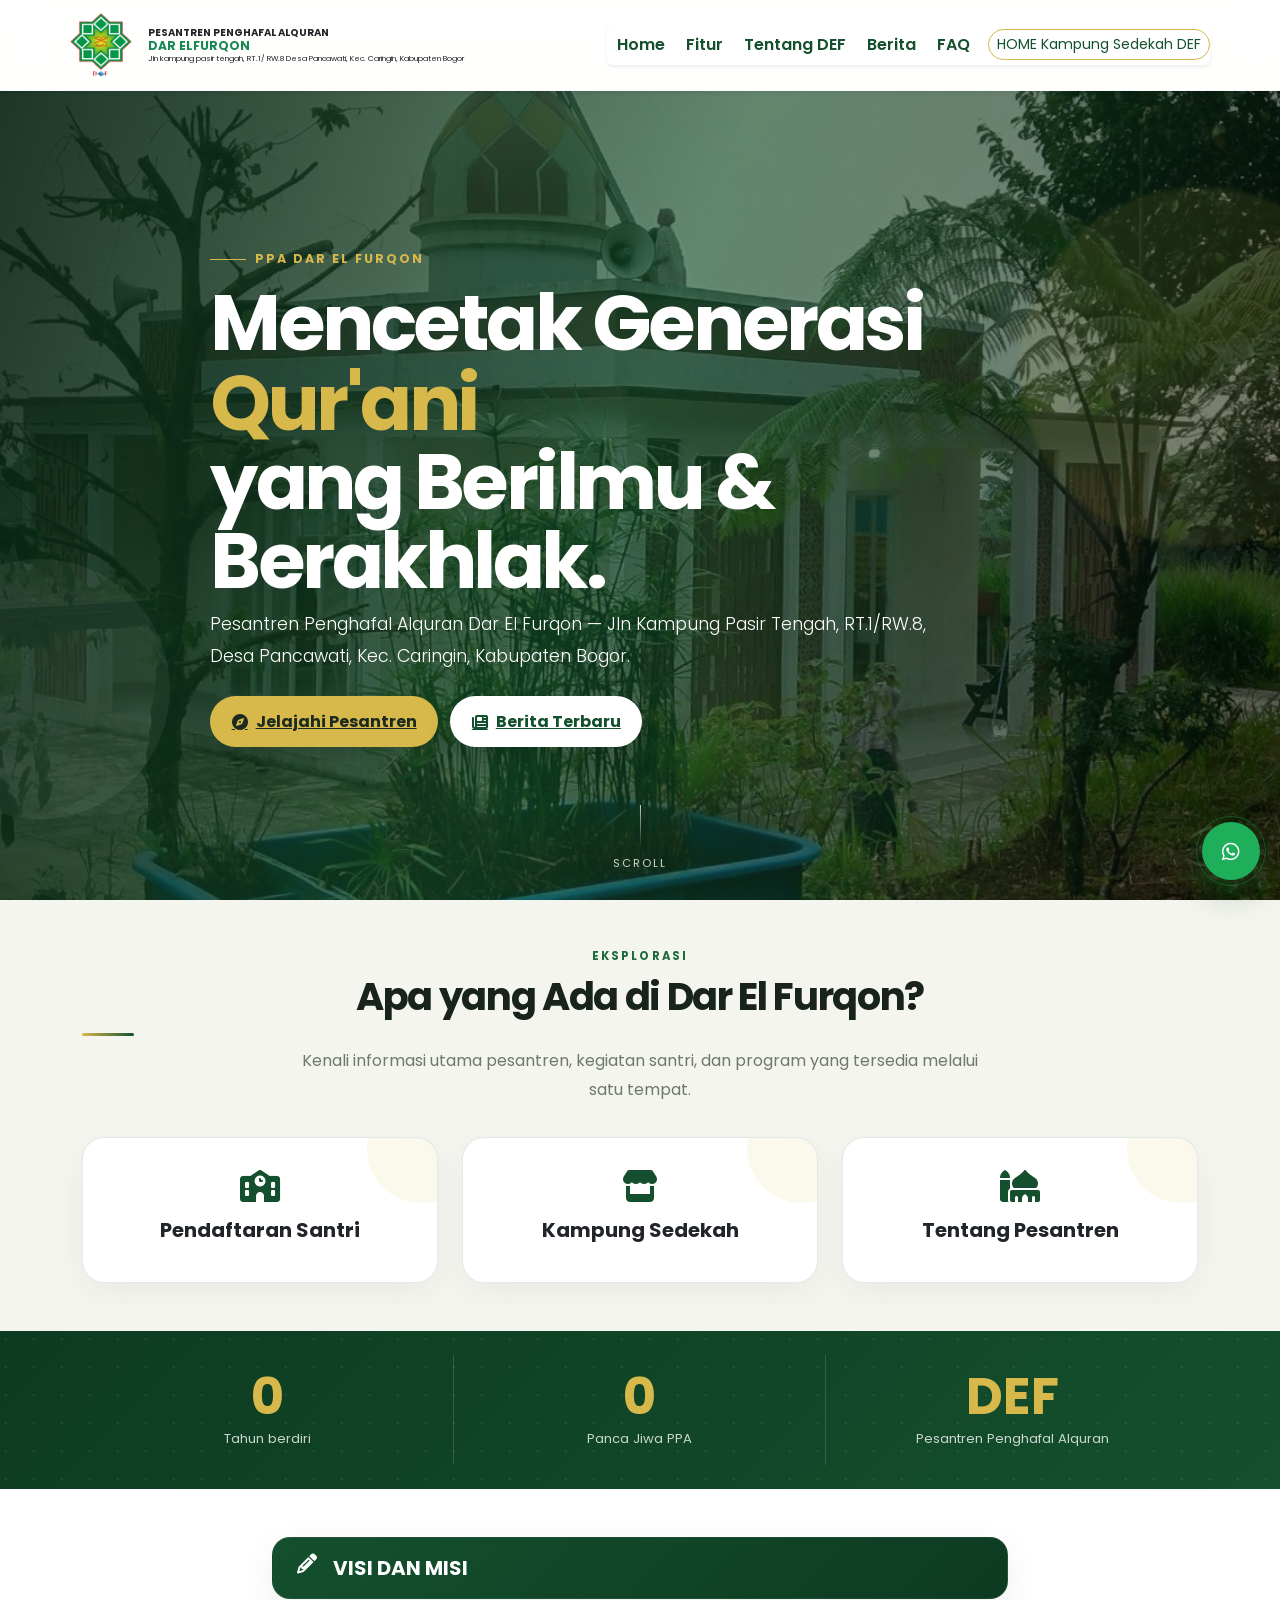
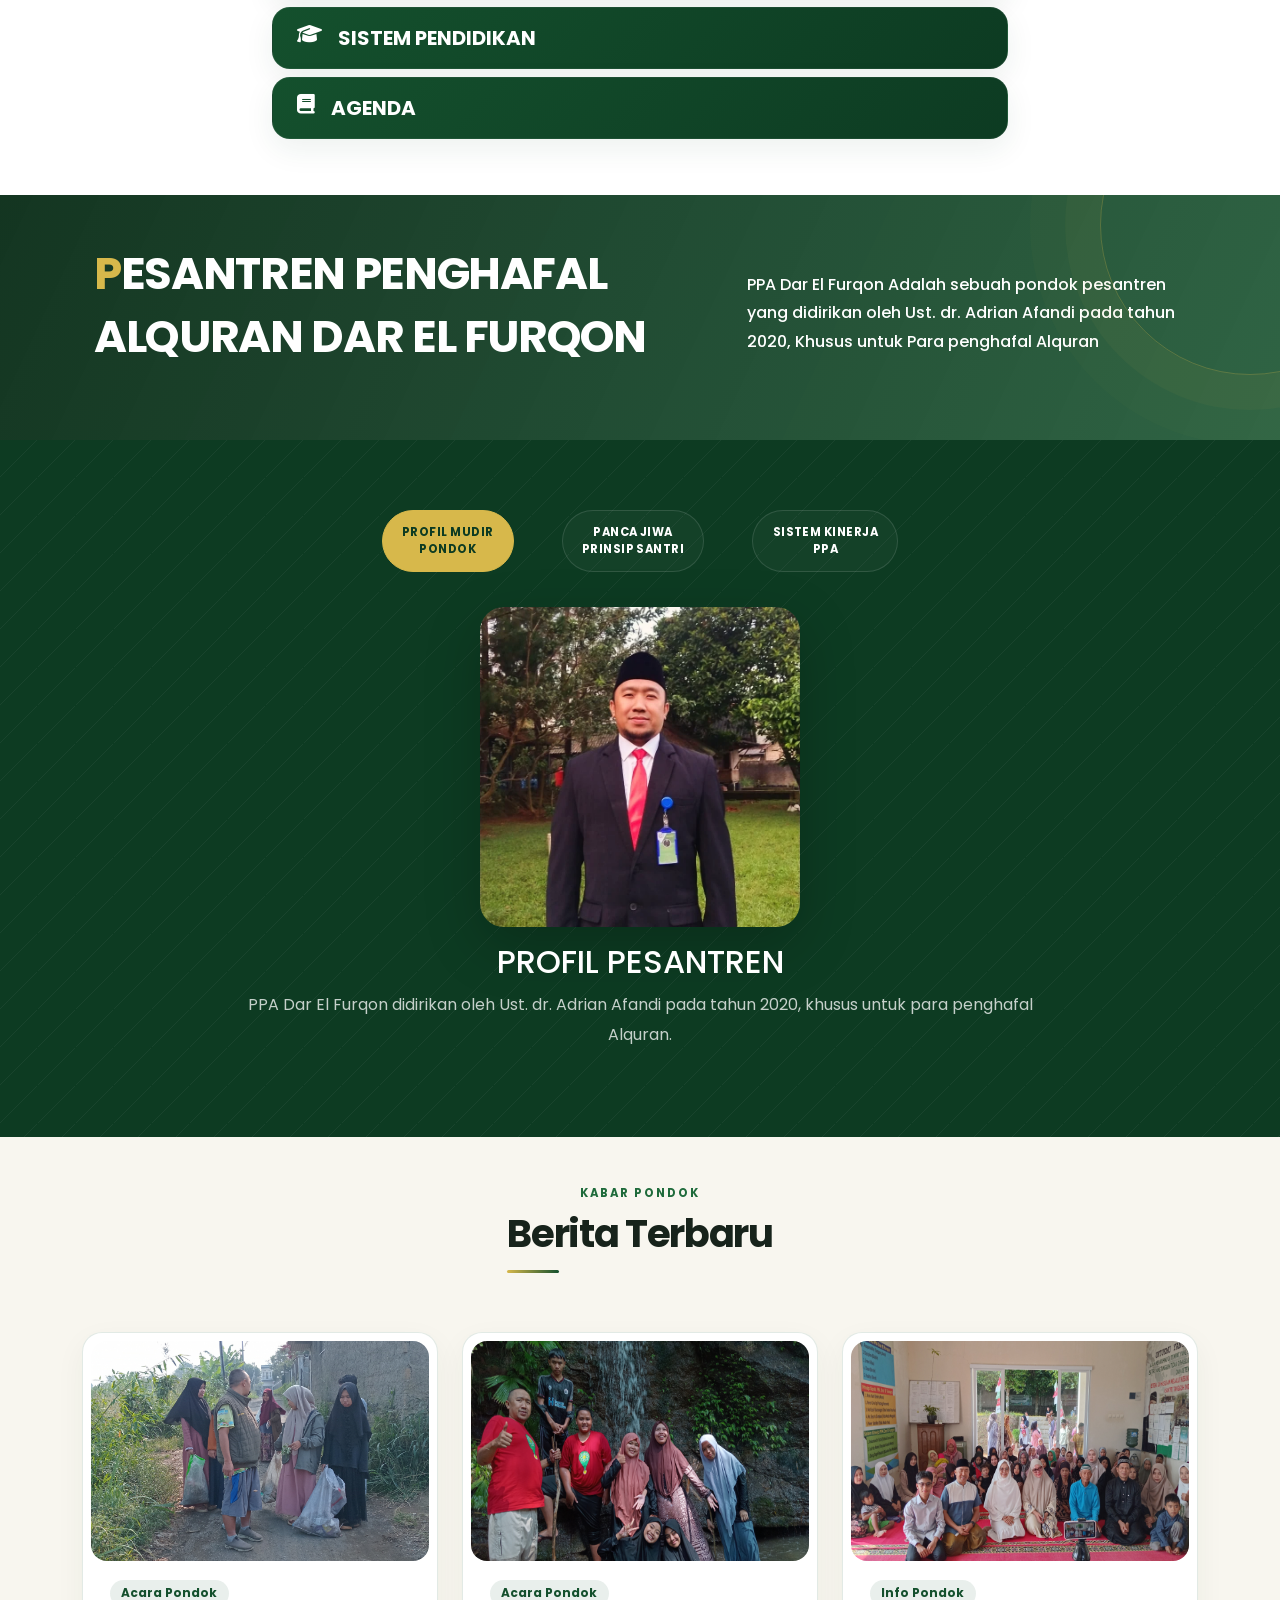
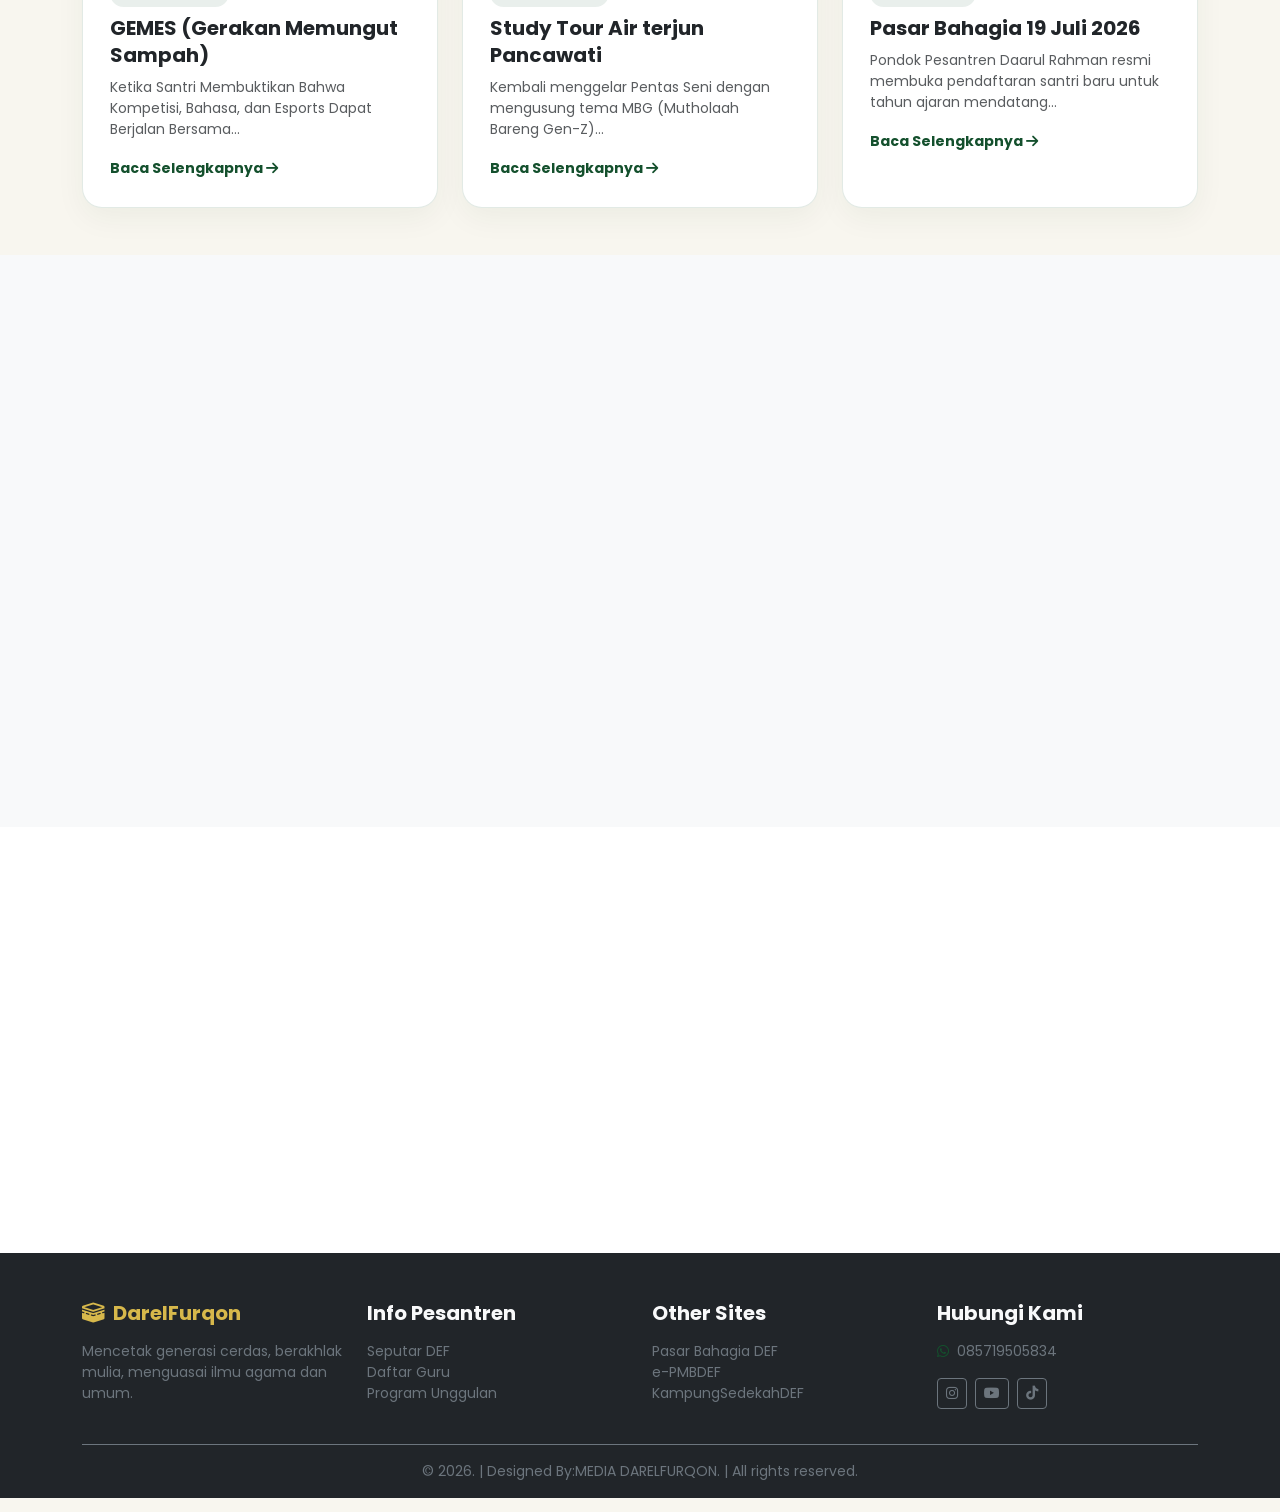
==== index.html @ 0ddaae84 "Add files via upload" ====
<!DOCTYPE html>
<html lang="id">
<head>
    <meta charset="UTF-8">
    <meta name="viewport" content="width=device-width, initial-scale=1.0">
    <title>ppa-darelfurqon.id</title>
    <!-- Bootstrap 5 CSS -->
    <link href="https://cdn.jsdelivr.net/npm/bootstrap@5.3.0/dist/css/bootstrap.min.css" rel="stylesheet">
    <!-- Swiper CSS untuk Efek Slider Prestasi -->
    <link rel="stylesheet" href="https://cdn.jsdelivr.net/npm/swiper@10/swiper-bundle.min.css" />
    <!-- Font Awesome (Icons) -->
    <link rel="stylesheet" href="https://cdnjs.cloudflare.com/ajax/libs/font-awesome/6.4.0/css/all.min.css">
    <!-- Google Fonts -->
    <link href="https://fonts.googleapis.com/css2?family=Poppins:wght@300;400;600;700&display=swap" rel="stylesheet">
    <link rel="stylesheet" href="style2.css">
</head>
<body>
    <div id="scrollProgress" aria-hidden="true"></div>
    <div id="cursorGlow" aria-hidden="true"></div>

    <!-- Animasi Loading (Preloader) -->
    <div id="preloader">
        <div class="loader-content text-center">
            <i class="fas fa-kaaba fs-1 text-gold mb-3 loader-icon"></i>
            <h5 class="fw-bold text-lime">DarelFurqon..</h5>
        </div>
    </div>

    <!-- Navbar -->
    <nav class="navbar navbar-expand-lg navbar-light bg-white fixed-top shadow-sm py-2" id="mainNavbar">
        <div class="container px-3 px-md-0">
            <a class="navbar-brand d-flex align-items-center" href="#">
                <img src="logo.jpg" alt="Logo DR" class="me-2 me-md-3 brand-logo">
                <div class="d-flex flex-column justify-content-center brand-text-container">
                    <span class="text-success mb-0 fw-bold" style="font-family: serif;"></span>
                    <span class="text-dark fw-bold" style="line-height: 1.2;">PESANTREN PENGHAFAL ALQURAN</span>
                    <span class="text-success fw-bold text-wrap" style="line-height: 1.2;"> DAR ELFURQON</span>
                    <span class="text-dark alamat-text" style="line-height: 1.2;">Jln kampung pasir tengah, RT.1/  RW.8 Desa Pancawati, Kec. Caringin, Kabupaten Bogor</span>
                </div>
            </a>
            
            <button class="navbar-toggler border-0 px-1" type="button" data-bs-toggle="collapse" data-bs-target="#navbarNav">
                <span class="navbar-toggler-icon"></span>
            </button>
            
            <div class="collapse navbar-collapse" id="navbarNav">
                <ul class="navbar-nav ms-auto fw-semibold mt-3 mt-lg-0 bg-white p-3 p-lg-0 rounded shadow-sm shadow-lg-none">
                    <li class="nav-item"><a class="nav-link text-lime" href="#heroCarousel">Home</a></li>
                    <li class="nav-item"><a class="nav-link text-lime" href="#fitur">Fitur</a></li>
                    <li class="nav-item"><a class="nav-link text-lime" href="#tentang">Tentang DEF</a></li>
                    <li class="nav-item"><a class="nav-link text-lime" href="#berita">Berita</a></li>
                    <li class="nav-item"><a class="nav-link text-lime" href="#faq">FAQ</a></li>
                    <li class="nav-item"><a class="btn btn-outline-custom ms-lg-2 rounded-pill btn-sm mt-2 mt-lg-1" href="home.html">HOME Kampung Sedekah DEF</a></li>
                </ul>
            </div>
        </div>
    </nav>

    <!-- HERO / PPA DAR EL FURQON -->
<header id="heroCarousel" class="carousel slide position-relative overflow-hidden">
  <div class="carousel-inner">
    <div class="carousel-item active hero-bg">
      <div class="carousel-caption hero-caption h-100 px-3 px-md-5">
        <div class="container">
          <div class="hero-eyebrow">PPA Dar El Furqon</div>
          <h1 class="hero-title fw-bold text-white text-shadow mt-3">Mencetak Generasi <span class="accent">Qur'ani</span><br class="d-none d-md-block"> yang Berilmu & Berakhlak.</h1>
          <p class="hero-subtitle lead text-white text-shadow mb-4">Pesantren Penghafal Alquran Dar El Furqon — Jln Kampung Pasir Tengah, RT.1/RW.8, Desa Pancawati, Kec. Caringin, Kabupaten Bogor.</p>
          <div class="hero-actions">
            <a href="#tentang" class="btn-premium btn-gold"><i class="fas fa-compass"></i> Jelajahi Pesantren</a>
            <a href="berita.html" class="btn-premium btn-white"><i class="fas fa-newspaper"></i> Berita Terbaru</a>
          </div>
        </div>
      </div>
      <a href="#fitur" class="hero-scroll" aria-label="Scroll ke konten"><span></span>Scroll</a>
    </div>
  </div>
  <div class="cloud-wrapper"><div class="cloud cloud1"></div><div class="cloud cloud2"></div></div>
</header>

    <!-- Fitur Website -->
    <section id="fitur" class="py-5 bg-light px-3 px-md-0">
        <div class="container text-center reveal-text">
            <div class="section-kicker">Eksplorasi</div><h2 class="section-title">Apa yang Ada di Dar El Furqon?</h2><p class="section-intro mx-auto mb-0">Kenali informasi utama pesantren, kegiatan santri, dan program yang tersedia melalui satu tempat.</p>
            <div class="row g-4 mt-2">
                <div class="col-md-4 col-sm-12">
                    <div class="card border-0 shadow-sm feature-card tilt-card h-100 py-4 custom-mobile-spacing">
                        <i class="fas fa-school fs-1 text-lime mb-3"></i>
                        <h5 class="fw-bold">Pendaftaran Santri</h5>
                    </div>
                </div>
                <div class="col-md-4 col-sm-12">
                    <div class="card border-0 shadow-sm feature-card tilt-card h-100 py-4 custom-mobile-spacing">
                        <i class="fas fa-store fs-1 text-lime mb-3"></i>
                        <h5 class="fw-bold">Kampung Sedekah</h5>
                    </div>
                </div>
                <div class="col-md-4 col-sm-12">
                    <div class="card border-0 shadow-sm feature-card tilt-card h-100 py-4 custom-mobile-spacing">
                        <i class="fas fa-mosque fs-1 text-lime mb-3"></i>
                        <h5 class="fw-bold">Tentang Pesantren</h5>                        
                    </div>
                </div>
            </div>
        </div>
    </section>

    <!-- STATISTIK / HIGHLIGHTS -->
    <section class="stats-band py-4">
      <div class="container">
        <div class="row g-0 text-center align-items-stretch">
          <div class="col-6 col-md-4 stat-item"><div class="stat-number" data-count="2020">0</div><div class="stat-label">Tahun berdiri</div></div>
          <div class="col-6 col-md-4 stat-item"><div class="stat-number" data-count="5">0</div><div class="stat-label">Panca Jiwa PPA</div></div>
          <div class="col-12 col-md-4 stat-item d-flex flex-column justify-content-center"><div class="stat-number">DEF</div><div class="stat-label">Pesantren Penghafal Alquran</div></div>
        </div>
      </div>
    </section>

    <!-- FITUR HIDE CONTENT (INFORMASI PENTING) -->
    <section class="py-5 bg-white px-3 px-md-0">
        <div class="container" data-reveal>
            <div class="row justify-content-center">
                <div class="col-md-8">
                    <div class="custom-accordion">
                        <div class="custom-accordion-item px-4 py-3 mb-2">
                            <div class="custom-accordion-header" data-bs-toggle="collapse" data-bs-target="#collapseVisi" style="cursor: pointer;">
                                <i class="fas fa-pencil-alt fs-3 mb-2"></i>
                                <h5 class="fw-bold m-0 text-uppercase">Visi Dan Misi</h5>
                            </div>
                            <div id="collapseVisi" class="collapse custom-collapse mt-3" data-bs-parent=".custom-accordion">
                                <p class="mb-3 text-justify">Dar El Furqon memiliki Visi dan misi Menjadikan Alquran dan hadist sebagai wirid harian.</p>
                                <a href="#" class="detail-link fw-bold">DETAIL</a>
                            </div>
                        </div>

                        <div class="custom-accordion-item px-4 py-3 mb-2">
                            <div class="custom-accordion-header" data-bs-toggle="collapse" data-bs-target="#collapseSistem" style="cursor: pointer;">
                                <i class="fas fa-graduation-cap fs-3 mb-2"></i>
                                <h5 class="fw-bold m-0 text-uppercase">Sistem Pendidikan</h5>
                            </div>
                            <div id="collapseSistem" class="collapse custom-collapse mt-3" data-bs-parent=".custom-accordion">
                                <p class="mb-3 text-justify">PPA Dar El Furqon memadukan sistem pendidikan salafi dan modern, yang berkiblat pesantren Lirboyo dan Pesantren modern Gontor.</p>
                                <a href="#" class="detail-link fw-bold">DETAIL</a>
                            </div>
                        </div>

                        <div class="custom-accordion-item px-4 py-3 mb-2">
                            <div class="custom-accordion-header" data-bs-toggle="collapse" data-bs-target="#collapseAgenda" style="cursor: pointer;">
                                <i class="fas fa-book fs-3 mb-2"></i>
                                <h5 class="fw-bold m-0 text-uppercase">Agenda</h5>
                            </div>
                            <div id="collapseAgenda" class="collapse custom-collapse mt-3" data-bs-parent=".custom-accordion">
                                <p class="mb-3 text-justify">Dar El Furqon memiliki beberapa Agenda yang berperan aktif baik dalam internal pondok maupun Sosial masyarakat.</p>
                                <a href="#" class="detail-link fw-bold">DETAIL</a>
                            </div>
                        </div>
                    </div>
                </div>
            </div>
        </div>
    </section>

    <!-- Coming Soon Section -->
    <section id="tentang" class="section coming-soon py-5" data-section="section3">
        <div class="container" data-reveal>
          <div class="row align-items-center">
            <div class="col-md-7 col-12 text-center text-md-start mb-4 mb-md-0">
              <div class="container">
                  <h4 class="text-white fw-bold mb-4" style="font-size: 28px; line-height: 1.4;"> 
                      <em class="fw-bold mb-4"></em> PESANTREN PENGHAFAL ALQURAN DAR EL FURQON
                  </h4>
              </div>
            </div>
            <div class="col-md-5 col-12">
              <div class="right-content">
                <div class="top-content text-center text-md-start">
                  <h6 class="text-white" style="line-height: 1.8;">PPA Dar El Furqon Adalah sebuah pondok pesantren yang didirikan oleh Ust. dr. Adrian Afandi pada tahun 2020, Khusus untuk Para penghafal Alquran</h6>
                </div>
              </div>
            </div>
          </div>
        </div>
    </section>

    <!-- Custom Tabs Profil -->
    <div class="custom-tabs-container reveal-text">
        <div class="container">
            <div class="tab-buttons d-flex flex-wrap justify-content-center gap-2 gap-md-5">
                <button class="tab-btn active" onclick="openTab(event, 'profil')">
                  PROFIL MUDIR<br>PONDOK
                </button>
                <button class="tab-btn" onclick="openTab(event, 'panca-jiwa')">
                  PANCA JIWA<br>PRINSIP SANTRI
                </button>
                <button class="tab-btn" onclick="openTab(event, 'sistem')">
                  SISTEM KINERJA<br>PPA
                </button>
            </div>

            <div id="profil" class="tab-content mt-4" style="display: block;">
                <img src="ustad.png" alt="Profil Mudir" class="img-fluid rounded mb-3" style="max-height: 300px; object-fit: cover;">
                <h2>PROFIL PESANTREN</h2>
                <p>PPA Dar El Furqon didirikan oleh Ust. dr. Adrian Afandi pada tahun 2020, khusus untuk para penghafal Alquran.</p>
            </div>

            <div id="panca-jiwa" class="tab-content mt-4" style="display: none;">
                <img src="link_foto_kegiatan.jpg" alt="Kegiatan Santri" class="img-fluid rounded mb-3" style="max-height: 300px; object-fit: cover;">
                <h2>PANCA JIWA & PRINSIP SANTRI</h2>
                <p> PANCA JIWA PPA DAR EL FURQON : 1. Responsibility (Tanggung jawab) 2. Discipline (Disiplin) 3. Green (Hijau) 4. Clean (Bersih) 5. Healty (Sehat)</p> 
                <p>PRINSIP SANTRI PPA DAR EL : FURQON 1. Work Hard (Bekerja Keras) 2. Never Give Up (Pantang Menyerah) 3. Not Easly Discouraged (Tidak Mudah Putus Asa) 4. Not Easty to Complain (Tidak Mudah Mengeluh) 5. Never Satisfied (Tidak Mudah Puas). </p>
            </div>

            <div id="sistem" class="tab-content mt-4" style="display: none;">
                <img src="link_foto_sistem.jpg" alt="Sistem Kinerja" class="img-fluid rounded mb-3" style="max-height: 300px; object-fit: cover;">
                <h2>SISTEM KINERJA PPA</h2>
                <p> 1. Understand in Detail (Pahami Secara Detail) 2. Ask to mentor (Tanyakan kepada Mentor) 3. Doing Depth Research (Lakukan Riset Mendalam)</p>
            </div>
        </div>
    </div>

    <!-- Berita -->
    <section id="berita" class="py-5 px-3 px-md-0">
        <div class="container" data-reveal>
            <div class="text-center mb-5"><div class="section-kicker">Kabar Pondok</div><h2 class="section-title d-inline-block">Berita Terbaru</h2></div>
            <div class="row g-4">
                <div class="col-md-4 col-sm-12">
                    <div class="card tilt-card h-100 shadow-sm custom-card-border p-2">
                        <img src="gemes.jpg" class="card-img-top card-img-border" alt="Berita">
                        <div class="card-body px-2 pb-1">
                            <span class="badge bg-success mb-2">Acara Pondok</span>
                            <h5 class="card-title fw-bold">GEMES (Gerakan Memungut Sampah)</h5>
                            <p class="card-text text-muted small text-justify">Ketika Santri Membuktikan Bahwa Kompetisi, Bahasa, dan Esports Dapat Berjalan Bersama...</p>
                            <a href="berita.html" class="text-lime text-decoration-none fw-bold small">Baca Selengkapnya <i class="fas fa-arrow-right"></i></a>
                        </div>
                    </div>
                </div>
                <div class="col-md-4 col-sm-12">
                    <div class="card tilt-card h-100 shadow-sm custom-card-border p-2 reveal-text">
                        <img src="studytour.jpg" class="card-img-top card-img-border" alt="Berita">
                        <div class="card-body px-2 pb-1">
                            <span class="badge bg-success mb-2">Acara Pondok</span>
                            <h5 class="card-title fw-bold">Study Tour Air terjun Pancawati</h5>
                            <p class="card-text text-muted small text-justify">Kembali menggelar Pentas Seni dengan mengusung tema MBG (Mutholaah Bareng Gen-Z)...</p>
                            <a href="berita.html" class="text-lime text-decoration-none fw-bold small">Baca Selengkapnya <i class="fas fa-arrow-right"></i></a>
                        </div>
                    </div>
                </div>
                <div class="col-md-4 col-sm-12">
                    <div class="card tilt-card h-100 shadow-sm custom-card-border p-2 reveal-text">
                        <img src="pasarbahagia.jpg" class="card-img-top card-img-border" alt="Berita">
                        <div class="card-body px-2 pb-1">
                            <span class="badge bg-success mb-2">Info Pondok</span>
                            <h5 class="card-title fw-bold">Pasar Bahagia 19 Juli 2026</h5>
                            <p class="card-text text-muted small text-justify">Pondok Pesantren Daarul Rahman resmi membuka pendaftaran santri baru untuk tahun ajaran mendatang...</p>
                            <a href="berita.html" class="text-lime text-decoration-none fw-bold small">Baca Selengkapnya <i class="fas fa-arrow-right"></i></a>
                        </div>
                    </div>
                </div>
            </div>
        </div>
    </section>

    <!-- GALERI / PRESTASI -->
    <section id="prestasi" class="py-5 bg-light px-3 px-md-0">
        <div class="container" data-reveal>
            <div class="d-flex justify-content-between align-items-center mb-4">
                <div><div class="section-kicker mb-1">Dokumentasi</div><h2 class="section-title m-0">Galeri Agenda</h2></div>
                <a href="galeri.html" class="text-success text-decoration-none small fw-bold">Lihat Full? Klik disini</a>
            </div>

            <div class="swiper prestasiSwiper">
                <div class="swiper-wrapper">
                    <div class="swiper-slide">
                        <div class="card shadow-sm custom-card-border p-2 h-100">
                            <div class="img-zoom-container card-img-border overflow-hidden">
                                <img src="airterjun.jpg" class="w-100 h-100 zoom-img" style="object-fit: cover;" alt="Prestasi">
                            </div>
                            <div class="card-body text-center py-3">
                                <h6 class="fw-bold mb-1">Study Tour</h6>
                                <p class="text-muted small mb-0">Air terjun Pancawati</p>
                            </div>
                        </div>
                    </div>
                    <div class="swiper-slide">
                        <div class="card shadow-sm custom-card-border p-2 h-100">
                            <div class="img-zoom-container card-img-border overflow-hidden">
                                <img src="gemes.jpg" class="w-100 h-100 zoom-img" style="object-fit: cover;" alt="Prestasi">
                            </div>
                            <div class="card-body text-center py-3">
                                <h6 class="fw-bold mb-1">GEMES</h6>
                                <p class="text-muted small mb-0">Gerakan Memungut Sampah</p>
                            </div>
                        </div>
                    </div>
                    <div class="swiper-slide">
                        <div class="card shadow-sm custom-card-border p-2 h-100">
                            <div class="img-zoom-container card-img-border overflow-hidden">
                                <img src="pasarbahagia.jpg" class="w-100 h-100 zoom-img" style="object-fit: cover;" alt="Prestasi">
                            </div>
                            <div class="card-body text-center py-3">
                                <h6 class="fw-bold mb-1">Pasar Bahagia</h6>
                                <p class="text-muted small mb-0">19 Juli 2026</p>
                            </div>
                        </div>
                    </div>
                    <div class="swiper-slide">
                        <div class="card shadow-sm custom-card-border p-2 h-100">
                            <div class="img-zoom-container card-img-border overflow-hidden">
                                <img src="wisuda.jpg" class="w-100 h-100 zoom-img" style="object-fit: cover;" alt="Prestasi">
                            </div>
                            <div class="card-body text-center py-3">
                                <h6 class="fw-bold mb-1">Wisuda AlQuran</h6>
                                <p class="text-muted small mb-0">Wisuda Quran 2025</p>
                            </div>
                        </div>
                    </div>
                </div>
                <div class="swiper-button-next custom-swiper-btn"></div>
                <div class="swiper-button-prev custom-swiper-btn"></div>
                <div class="swiper-pagination mt-4 position-relative"></div>
            </div>
        </div>
    </section>

    <!-- FAQ -->
    <section id="faq" class="py-5 bg-white px-3 px-md-0">
        <div class="container" data-reveal>
            <div class="text-center mb-5"><div class="section-kicker">Pertanyaan Umum</div><h2 class="section-title d-inline-block">Tanya Jawab</h2></div>
            <div class="accordion w-100 w-md-75 mx-auto shadow-sm" id="accordionFAQ">
                <div class="accordion-item">
                    <h2 class="accordion-header"><button class="accordion-button fw-bold" type="button" data-bs-toggle="collapse" data-bs-target="#faq1">Berapa biaya pendidikan per bulan?</button></h2>
                    <div id="faq1" class="accordion-collapse collapse" data-bs-parent="#accordionFAQ">
                        <div class="accordion-body">Uang SPP terdiri dari uang sekolah dan uang asrama. Dibayar tiap bulan.</div>
                    </div>
                </div>
                <div class="accordion-item">
                    <h2 class="accordion-header"><button class="accordion-button collapsed fw-bold" type="button" data-bs-toggle="collapse" data-bs-target="#faq2">Apakah ada tes sebelum diterima pesantren?</button></h2>
                    <div id="faq2" class="accordion-collapse collapse" data-bs-parent="#accordionFAQ">
                        <div class="accordion-body">Ada, apabila santri dinyatakan lulus tes, maka diharuskan menyelesaikan administrasi pendaftaran.</div>
                    </div>
                </div>
                <div class="accordion-item">
                    <h2 class="accordion-header"><button class="accordion-button collapsed fw-bold" type="button" data-bs-toggle="collapse" data-bs-target="#faq3">Kurikulum apa yang digunakan?</button></h2>
                    <div id="faq3" class="accordion-collapse collapse" data-bs-parent="#accordionFAQ">
                        <div class="accordion-body">Sistem kurikulum terpadu antara modern Gontor (Bahasa) dan Salafiyah (Kitab Kuning).</div>
                    </div>
                </div>
            </div>
        </div>
    </section>

    <!-- Footer -->
    <footer class="bg-dark text-light pt-5 pb-3 px-3 px-md-0">
        <div class="container">
            <div class="row g-4 mb-4">
                <div class="col-md-3">
                    <h5 class="text-gold fw-bold mb-3"><i class="fas fa-kaaba me-2"></i>DarelFurqon</h5>
                    <p class="small text-secondary">Mencetak generasi cerdas, berakhlak mulia, menguasai ilmu agama dan umum.</p>
                </div>
                <div class="col-md-3">
                    <h5 class="fw-bold mb-3">Info Pesantren</h5>
                    <ul class="list-unstyled small">
                        <li><a href="#" class="text-secondary text-decoration-none">Seputar DEF</a></li>
                        <li><a href="#" class="text-secondary text-decoration-none">Daftar Guru</a></li>
                        <li><a href="#" class="text-secondary text-decoration-none">Program Unggulan</a></li>
                    </ul>
                </div>
                <div class="col-md-3">
                    <h5 class="fw-bold mb-3">Other Sites</h5>
                    <ul class="list-unstyled small">
                        <li><a href="#" class="text-secondary text-decoration-none">Pasar Bahagia DEF</a></li>
                        <li><a href="#" class="text-secondary text-decoration-none">e-PMBDEF</a></li>
                        <li><a href="#" class="text-secondary text-decoration-none">KampungSedekahDEF</a></li>
                    </ul>
                </div>
                <div class="col-md-3">
                    <h5 class="fw-bold mb-3">Hubungi Kami</h5>
                    <a href="https://wa.me/6285719505834" target="_blank" class="text-decoration-none"><p class="small text-secondary"><i class="fab fa-whatsapp me-2 text-lime"></i>085719505834</p> </a>
                    <div class="d-flex gap-2">
                        <a href="https://www.instagram.com/dar.elfurqon/" class="btn btn-outline-secondary btn-sm"><i class="fab fa-instagram"></i></a>
                        <a href="https://youtube.com/@ppadarel-furqon8278?si=UN2hHIFVYZxUL4Tq" class="btn btn-outline-secondary btn-sm"><i class="fab fa-youtube"></i></a>
                         <a href="https://www.tiktok.com/@dar.elfurqon?_r=1&_t=ZS-98d9tW5QCPM" class="btn btn-outline-secondary btn-sm"><i class="fab fa-tiktok"></i></a>
                    </div>
                </div>
            </div>
            <div class="text-center border-top border-secondary pt-3 mt-3">
                <p class="small mb-0 text-secondary">&copy; 2026. | Designed By:MEDIA DARELFURQON. | All rights reserved.</p>
            </div>
        </div>
    </footer>

    <!-- Bootstrap 5 JS -->
    <script src="https://cdn.jsdelivr.net/npm/bootstrap@5.3.0/dist/js/bootstrap.bundle.min.js"></script>
    <script src="https://cdn.jsdelivr.net/npm/swiper@10/swiper-bundle.min.js"></script>
    <script src="https://cdnjs.cloudflare.com/ajax/libs/gsap/3.13.0/gsap.min.js"></script>
    <script src="https://cdnjs.cloudflare.com/ajax/libs/gsap/3.13.0/ScrollTrigger.min.js"></script>
    <script src="script.js"></script>
<a class="floating-wa" href="https://wa.me/6285719505834" target="_blank" rel="noopener" aria-label="Hubungi Dar El Furqon melalui WhatsApp"><i class="fab fa-whatsapp fa-lg"></i></a>
    <button id="backTop" class="back-top" aria-label="Kembali ke atas"><i class="fas fa-arrow-up"></i></button>
</body>
</html>
---- style2.css ----
:root{
  --green:#14502d;
  --green-2:#0d3b22;
  --green-3:#1f6b3b;
  --gold:#d7b84b;
  --gold-soft:#f4e7a7;
  --cream:#f8f6ef;
  --ink:#17231b;
  --muted:#6d786f;
  --line:rgba(20,80,45,.12);
  --shadow:0 20px 60px rgba(12,38,23,.10);
  --radius:22px;
}

html{scroll-behavior:smooth;scroll-padding-top:92px}
body{
  font-family:'Poppins',sans-serif!important;
  background:var(--cream)!important;
  color:var(--ink);
  overflow-x:hidden;
  padding-top:90px;
}
body::selection{background:var(--green);color:#fff}

a{transition:all .25s ease}
.text-lime{color:var(--green)!important}
.text-gold{color:var(--gold)!important}

#scrollProgress{
  position:fixed;left:0;top:0;height:3px;width:0;z-index:100001;
  background:linear-gradient(90deg,var(--gold),#fff,var(--green));
  transform-origin:left;
}
#cursorGlow{
  position:fixed;width:260px;height:260px;border-radius:50%;pointer-events:none;
  z-index:9998;opacity:0;transform:translate(-50%,-50%);
  background:radial-gradient(circle,rgba(215,184,75,.12),rgba(215,184,75,0) 68%);
  transition:opacity .25s ease;
}
@media(max-width:768px){#cursorGlow{display:none}}

#preloader{
  position:fixed;inset:0;background:var(--green-2);z-index:100000;
  display:flex;justify-content:center;align-items:center;
  transition:opacity .7s ease,visibility .7s ease;
}
.loader-content{position:relative}
.loader-ring{
  width:76px;height:76px;border:1px solid rgba(215,184,75,.25);
  border-top-color:var(--gold);border-radius:50%;margin:auto;
  animation:spin 1s linear infinite;
}
.loader-icon{display:block;margin:0 auto;animation:pulse 1.6s ease-in-out infinite}
@keyframes spin{to{transform:rotate(360deg)}}
@keyframes pulse{50%{transform:scale(1.08);opacity:.7}}

#mainNavbar{
  background:rgba(255,255,255,.94)!important;
  backdrop-filter:blur(16px);-webkit-backdrop-filter:blur(16px);
  border-bottom:1px solid transparent;
  transition:padding .3s ease,box-shadow .3s ease,background .3s ease;
}
#mainNavbar.navbar-scrolled{
  padding-top:7px!important;padding-bottom:7px!important;
  box-shadow:0 12px 35px rgba(10,35,20,.10)!important;
  border-bottom-color:var(--line);
}
.brand-logo{width:62px!important;height:auto}
.brand-text-container{max-width:350px}
.brand-text-container span:nth-child(2){font-size:.63rem}
.brand-text-container span:nth-child(3){font-size:.76rem}
.brand-text-container span:nth-child(4){font-size:.48rem}
.navbar-nav .nav-link{
  color:var(--green)!important;position:relative;margin:0 .15rem;
}
.navbar-nav .nav-link::after{
  content:"";position:absolute;left:.65rem;right:.65rem;bottom:4px;height:2px;
  background:var(--gold);transform:scaleX(0);transform-origin:center;
  transition:transform .25s ease;border-radius:9px;
}
.navbar-nav .nav-link:hover::after,.navbar-nav .nav-link.active::after{transform:scaleX(1)}
.btn-outline-custom{
  border:1px solid var(--gold)!important;color:var(--green)!important;
  background:transparent;border-radius:999px!important;
}
.btn-outline-custom:hover{background:var(--gold)!important;color:#fff!important}

.btn-premium{
  display:inline-flex;align-items:center;justify-content:center;gap:.5rem;
  border:0;border-radius:999px;padding:.85rem 1.35rem;font-weight:700;
  box-shadow:0 12px 30px rgba(0,0,0,.14);transform:translateY(0);
}
.btn-premium:hover{transform:translateY(-3px);box-shadow:0 16px 36px rgba(0,0,0,.18)}
.btn-gold{background:var(--gold);color:#1c2a1f}
.btn-white{background:#fff;color:var(--green)}
.btn-green{background:var(--green);color:#fff}

.hero-bg{
  min-height:calc(100vh - 90px)!important;height:calc(100vh - 90px)!important;
  background:
    linear-gradient(110deg,rgba(7,35,19,.90) 0%,rgba(20,80,45,.64) 48%,rgba(0,0,0,.55) 100%),
    url('backmain.jpg') center/cover no-repeat!important;
  position:relative;isolation:isolate;overflow:hidden;
  display:flex;align-items:center;justify-content:center;width:100%;
}
.hero-bg::before,.hero-bg::after{
  content:"";position:absolute;border-radius:50%;pointer-events:none;z-index:0;
}
.hero-bg::before{width:360px;height:360px;right:-100px;top:12%;background:rgba(215,184,75,.10);filter:blur(2px)}
.hero-bg::after{width:260px;height:260px;left:-90px;bottom:10%;background:rgba(255,255,255,.06)}
.hero-caption{
  position:relative!important;left:0!important;right:0!important;bottom:auto!important;top:auto!important;
  z-index:3;max-width:980px;width:100%;text-align:left!important;
  margin:auto;display:flex!important;flex-direction:column!important;align-items:flex-start!important;justify-content:center!important;
  box-sizing:border-box;padding-inline:16px;
}
.hero-eyebrow{
  display:inline-flex;align-items:center;gap:.55rem;color:var(--gold);
  letter-spacing:.16em;text-transform:uppercase;font-size:.78rem;font-weight:700;
}
.hero-eyebrow::before{content:"";width:36px;height:1px;background:var(--gold)}
.hero-title{
  font-size:clamp(2.6rem,6vw,5.7rem)!important;line-height:1.03!important;letter-spacing:-.045em;
  max-width:900px;width:100%;word-break:break-word;overflow-wrap:break-word;
}
.hero-title .accent{color:var(--gold)}
.hero-subtitle{max-width:730px;line-height:1.8!important;font-size:clamp(.95rem,1.5vw,1.1rem)!important}
.hero-actions{display:flex;gap:.75rem;flex-wrap:wrap}
.hero-scroll{
  position:absolute;z-index:4;bottom:28px;left:50%;transform:translateX(-50%);
  color:#fff;text-decoration:none;font-size:.7rem;letter-spacing:.18em;text-transform:uppercase;
  display:flex;flex-direction:column;align-items:center;gap:.5rem;opacity:.8;
}
.hero-scroll span{width:1px;height:42px;background:linear-gradient(#fff,transparent);animation:scrollLine 1.7s ease-in-out infinite}
@keyframes scrollLine{50%{height:58px;opacity:.35}}

.cloud-wrapper{z-index:2!important;opacity:.35}
.cloud{filter:brightness(0) invert(1);opacity:.13!important}

.section-kicker{
  display:block;text-transform:uppercase;letter-spacing:.18em;font-size:.72rem;
  color:var(--green-3);font-weight:700;margin-bottom:.55rem;
}
.section-title{
  font-size:clamp(1.8rem,3vw,2.7rem);font-weight:700;letter-spacing:-.035em;
  margin-bottom:.7rem;
}
.section-title::after{
  content:"";display:block;width:52px;height:3px;border-radius:9px;
  background:linear-gradient(90deg,var(--gold),var(--green));margin-top:.8rem;
}
.section-intro{max-width:680px;color:var(--muted);line-height:1.8}

#fitur,.feature-section{background:#f5f5ef!important}
.feature-card{
  position:relative;overflow:hidden!important;border:1px solid var(--line)!important;
  border-radius:var(--radius)!important;background:#fff!important;
  padding:2rem!important;box-shadow:0 10px 30px rgba(15,50,28,.05)!important;
  transition:transform .35s cubic-bezier(.2,.8,.2,1),box-shadow .35s ease,border-color .35s ease;
}
.feature-card::before{
  content:"";position:absolute;width:110px;height:110px;border-radius:50%;
  background:rgba(215,184,75,.10);right:-40px;top:-45px;transition:transform .4s ease;
}
.feature-card:hover{transform:translateY(-10px);box-shadow:var(--shadow)!important;border-color:rgba(215,184,75,.5)!important}
.feature-card:hover::before{transform:scale(1.35)}
.feature-card i{font-size:2rem!important;position:relative}
.feature-card h5{position:relative}

.stats-band{
  background:linear-gradient(135deg,var(--green-2),var(--green));
  color:#fff;position:relative;overflow:hidden;
}
.stats-band::before{
  content:"";position:absolute;inset:0;opacity:.10;
  background-image:radial-gradient(circle at 20% 30%,#fff 0 1px,transparent 1px);
  background-size:28px 28px;
}
.stat-item{position:relative;padding:1rem;border-right:1px solid rgba(255,255,255,.14)}
.stat-item:last-child{border-right:0}
.stat-number{font-size:clamp(2rem,4vw,3.2rem);font-weight:700;color:var(--gold);line-height:1}
.stat-label{font-size:.82rem;opacity:.78;margin-top:.45rem}

.custom-accordion-item{
  background:linear-gradient(135deg,var(--green),var(--green-2))!important;
  color:#fff!important;border-radius:18px!important;margin-bottom:12px;
  border:1px solid rgba(255,255,255,.05);box-shadow:0 10px 30px rgba(20,80,45,.08);
  transition:transform .3s ease,background .35s ease,color .35s ease!important;
}
.custom-accordion-item:hover{transform:translateX(5px)}
.custom-accordion-item.expanded{background:linear-gradient(135deg,#ead06b,var(--gold))!important;color:var(--green)!important}
.custom-accordion-header{display:flex;align-items:center;gap:1rem}
.custom-accordion-header i{font-size:1.25rem!important}
.detail-link{color:inherit!important}

.coming-soon{
  background:
    linear-gradient(115deg,rgba(10,45,25,.96),rgba(20,80,45,.88)),
    url('backmain.jpg') center/cover fixed!important;
  position:relative;overflow:hidden;
}
.coming-soon::after{
  content:"";position:absolute;width:300px;height:300px;border:1px solid rgba(215,184,75,.28);
  border-radius:50%;right:-120px;top:-120px;box-shadow:0 0 0 35px rgba(215,184,75,.04),0 0 0 70px rgba(215,184,75,.025);
}
.coming-soon h4{font-size:clamp(1.8rem,3.5vw,3rem)!important;letter-spacing:-.03em}
.coming-soon h4::first-letter{color:var(--gold)}

.custom-tabs-container{
  background:var(--green-2)!important;color:#fff!important;padding:70px 0!important;
  position:relative;overflow:hidden;
}
.custom-tabs-container::before{
  content:"";position:absolute;inset:0;pointer-events:none;opacity:.07;
  background:linear-gradient(135deg,transparent 48%,#fff 49%,transparent 50%);
  background-size:38px 38px;
}
.tab-buttons{position:relative;margin-bottom:35px!important}
.tab-btn{
  background:rgba(255,255,255,.03)!important;border:1px solid rgba(255,255,255,.12)!important;
  color:#fff!important;font-weight:700;border-radius:999px;padding:.8rem 1.2rem;
  min-width:180px;letter-spacing:.04em;transition:all .3s ease!important;
}
.tab-btn::after{display:none!important}
.tab-btn:hover{background:rgba(255,255,255,.08)!important;transform:translateY(-3px)}
.tab-btn.active{color:var(--green-2)!important;background:var(--gold)!important;border-color:var(--gold)!important}
.tab-content{animation:tabIn .5s ease;text-align:center;position:relative}
.tab-content img{
  max-height:320px!important;border-radius:24px!important;box-shadow:0 18px 55px rgba(0,0,0,.22);
}
.tab-content p{color:rgba(255,255,255,.76)!important;line-height:1.9!important;max-width:850px;margin-left:auto;margin-right:auto}
@keyframes tabIn{from{opacity:0;transform:translateY(12px)}to{opacity:1;transform:none}}

.custom-card-border{
  border:1px solid var(--line)!important;border-radius:20px!important;background:#fff!important;
  overflow:hidden;box-shadow:0 10px 30px rgba(15,50,28,.05)!important;
  transition:transform .35s cubic-bezier(.2,.8,.2,1),box-shadow .35s ease,border-color .35s ease!important;
}
.custom-card-border:hover{box-shadow:var(--shadow)!important;border-color:rgba(215,184,75,.45)!important}
.card-img-border{border:0!important;border-radius:16px!important}
.card-img-top.card-img-border{height:220px!important;transition:transform .55s cubic-bezier(.2,.8,.2,1)}
.card:hover .card-img-top.card-img-border{transform:scale(1.035)}
.card .badge{border-radius:999px;padding:.45rem .7rem;background:rgba(20,80,45,.09)!important;color:var(--green)!important}
.card-title{line-height:1.35}
.card-body{padding:1.2rem!important}

.swiper-slide{height:auto}
.img-zoom-container{height:220px!important;border-radius:16px!important}
.swiper-slide .custom-card-border{height:100%}
.custom-swiper-btn{
  color:var(--green)!important;background:rgba(255,255,255,.94)!important;
  width:42px!important;height:42px!important;border-radius:50%!important;
  box-shadow:0 8px 22px rgba(0,0,0,.12)!important;border:1px solid var(--line)!important;
}
.custom-swiper-btn:hover{background:var(--green)!important;color:#fff!important}
.swiper-pagination-bullet-active{background:var(--gold)!important}

#faq .accordion{border-radius:20px;overflow:hidden}
#faq .accordion-item{border:0!important;border-bottom:1px solid var(--line)!important}
#faq .accordion-button{padding:1.25rem 1.3rem;color:var(--green);background:#fff}
#faq .accordion-button:not(.collapsed){background:#f5f5ef;color:var(--green);box-shadow:none}
#faq .accordion-button:focus{box-shadow:none}
#faq .accordion-body{color:var(--muted);line-height:1.8}

.page-header{
  min-height:320px;padding:150px 0 80px!important;
  display:flex;align-items:center;
  background:
    linear-gradient(120deg,rgba(7,35,19,.92),rgba(20,80,45,.72)),
    url('backmain.jpg') center/cover no-repeat!important;
  color:#fff;position:relative;overflow:hidden;
}
.page-header::after{
  content:"";position:absolute;width:420px;height:420px;border:1px solid rgba(215,184,75,.25);
  border-radius:50%;right:-170px;bottom:-220px;box-shadow:0 0 0 35px rgba(215,184,75,.03);
}
.page-header .container{position:relative;z-index:2}
.page-header h1{letter-spacing:-.04em}
.page-header p{opacity:.8}

.reveal-text{
  opacity:0;transform:translateY(28px);
  transition:opacity .7s ease,transform .7s cubic-bezier(.2,.8,.2,1);
}
.reveal-text.muncul{opacity:1;transform:none}
[data-reveal]{opacity:0;transform:translateY(30px);will-change:transform,opacity}
.is-visible{opacity:1!important;transform:none!important}

.tilt-card{transform-style:preserve-3d;will-change:transform}
.tilt-card>*{transform:translateZ(0)}

.floating-wa{
  position:fixed;right:20px;bottom:20px;z-index:9990;width:58px;height:58px;
  border-radius:50%;display:grid;place-items:center;background:#1faf5b;color:#fff!important;
  text-decoration:none;box-shadow:0 14px 35px rgba(19,110,54,.32);
}
.floating-wa::before{
  content:"";position:absolute;inset:-6px;border:1px solid rgba(31,175,91,.35);
  border-radius:50%;animation:waPulse 2.2s ease-out infinite;
}
.floating-wa:hover{transform:translateY(-4px) scale(1.04)}
@keyframes waPulse{0%{opacity:.8;transform:scale(.9)}100%{opacity:0;transform:scale(1.35)}}

.back-top{
  position:fixed;right:20px;bottom:88px;z-index:9989;width:42px;height:42px;
  border:1px solid var(--line);background:#fff;color:var(--green);border-radius:50%;
  display:grid;place-items:center;opacity:0;visibility:hidden;transform:translateY(10px);
  transition:all .3s ease;box-shadow:0 10px 25px rgba(0,0,0,.1)
}
.back-top.show{opacity:1;visibility:visible;transform:none}
.back-top:hover{background:var(--green);color:#fff}

footer{background:#0b1710!important;position:relative}
footer a:hover{color:var(--gold)!important;transform:translateX(2px)}
footer .btn{transition:all .25s ease}

@media(max-width:992px){
  body{padding-top:82px}
  .hero-bg{min-height:calc(100vh - 82px)!important;height:calc(100vh - 82px)!important}
  .hero-caption{text-align:center!important;align-items:center!important}
  .hero-title{font-size:clamp(2.35rem,8vw,4rem)!important}
  .hero-subtitle{max-width:620px}
  .stat-item{border-right:0;border-bottom:1px solid rgba(255,255,255,.14)}
  .stat-item:last-child{border-bottom:0}
}
@media(max-width:768px){
  .brand-logo{width:45px!important}
  .brand-text-container{max-width:230px}
  .brand-text-container span:nth-child(2){font-size:.48rem!important}
  .brand-text-container span:nth-child(3){font-size:.58rem!important}
  .alamat-text{display:none!important}
  .navbar-nav{border-radius:18px!important}
  .hero-bg{min-height:calc(100svh - 82px)!important;height:calc(100svh - 82px)!important}
  .hero-actions{justify-content:center}
  .hero-actions .btn-premium{width:100%}
  .hero-title{text-align:center}
  .hero-eyebrow{font-size:.65rem}
  .section-title{text-align:center}
  .section-title::after{margin-left:auto;margin-right:auto}
  .section-intro{text-align:center;margin-left:auto;margin-right:auto}
  .tab-btn{min-width:0;width:100%;font-size:.72rem!important}
  .custom-tabs-container{padding:50px 0!important}
  .page-header{min-height:280px;padding:120px 0 65px!important}
  .page-header h1{font-size:2.35rem}
  .floating-wa{right:15px;bottom:15px}
  .back-top{right:15px;bottom:82px}
  .hero-program-logo{width:90px}
}
@media(prefers-reduced-motion:reduce){
  *,*::before,*::after{animation-duration:.01ms!important;animation-iteration-count:1!important;scroll-behavior:auto!important;transition-duration:.01ms!important}
}
.hero-program-logo{
  width:260px;
  max-width:90%;
  height:auto;
  display:block;
  margin-inline:auto;
}
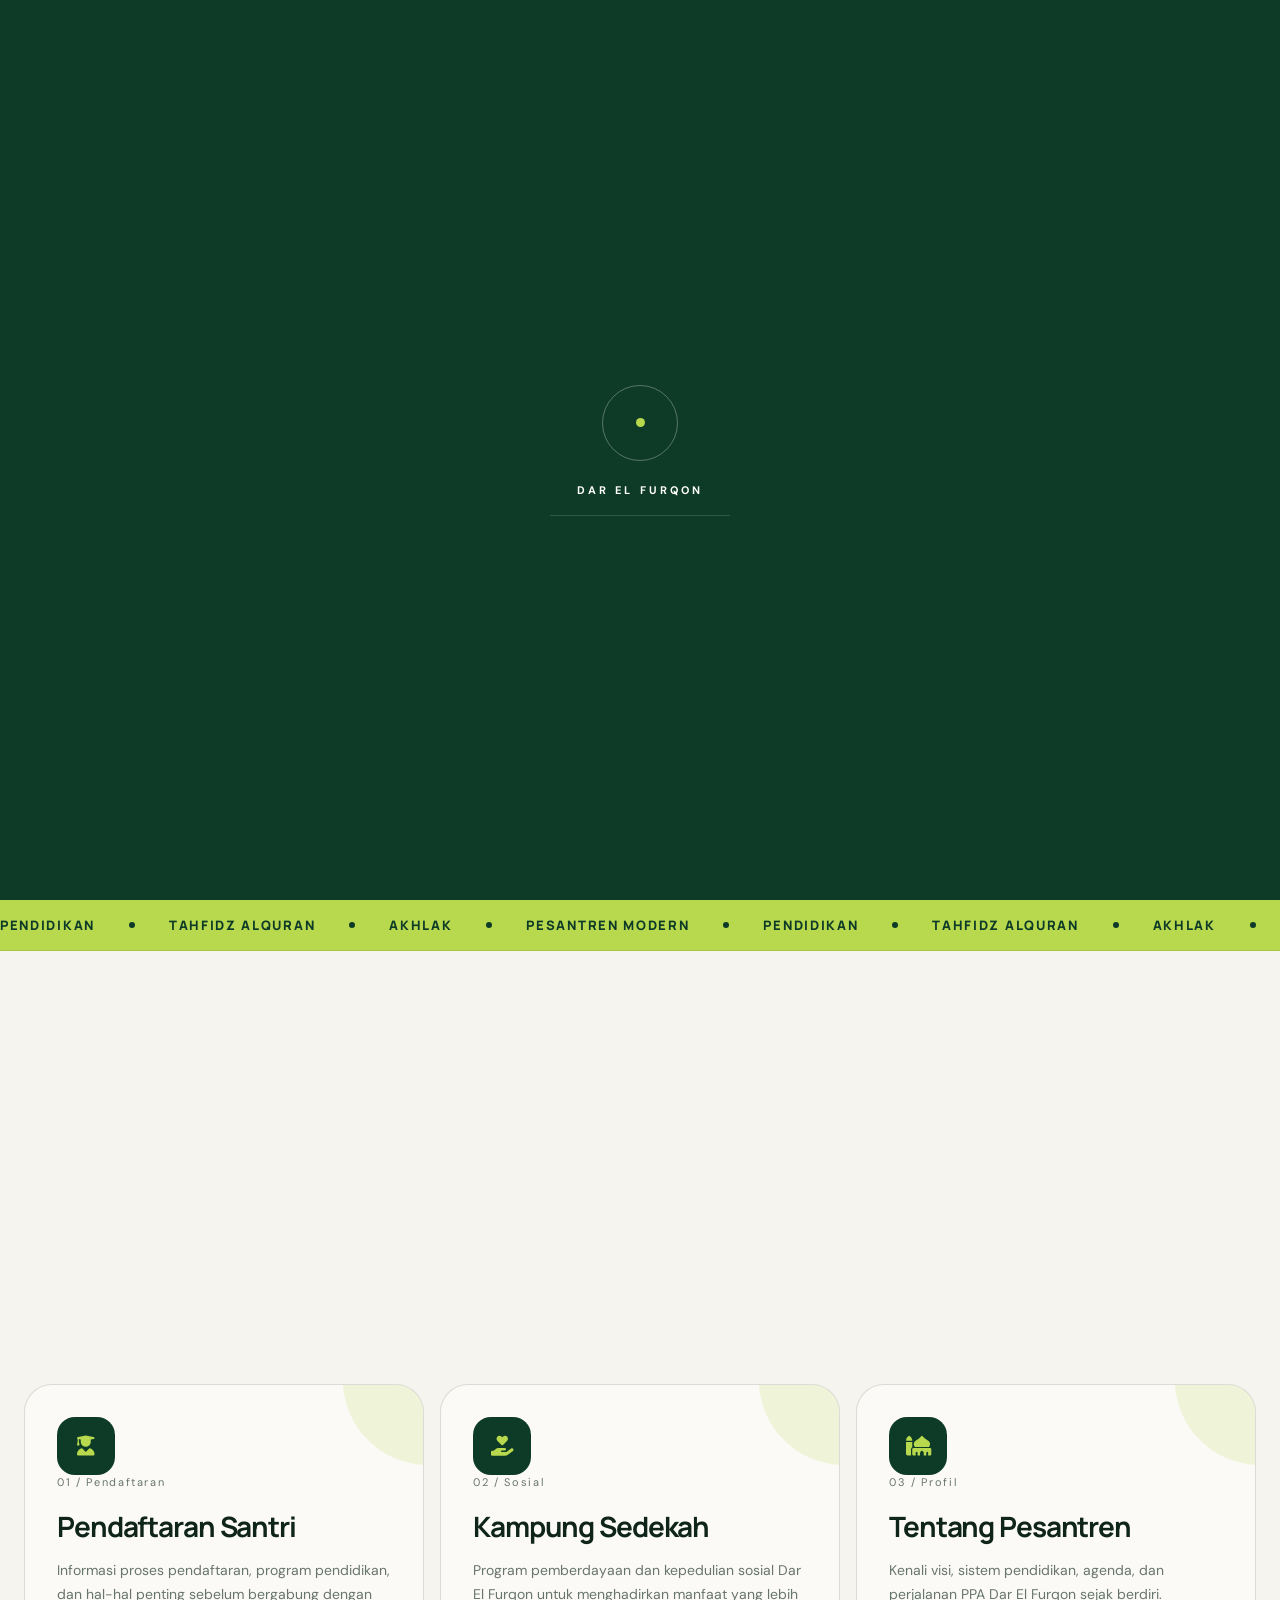
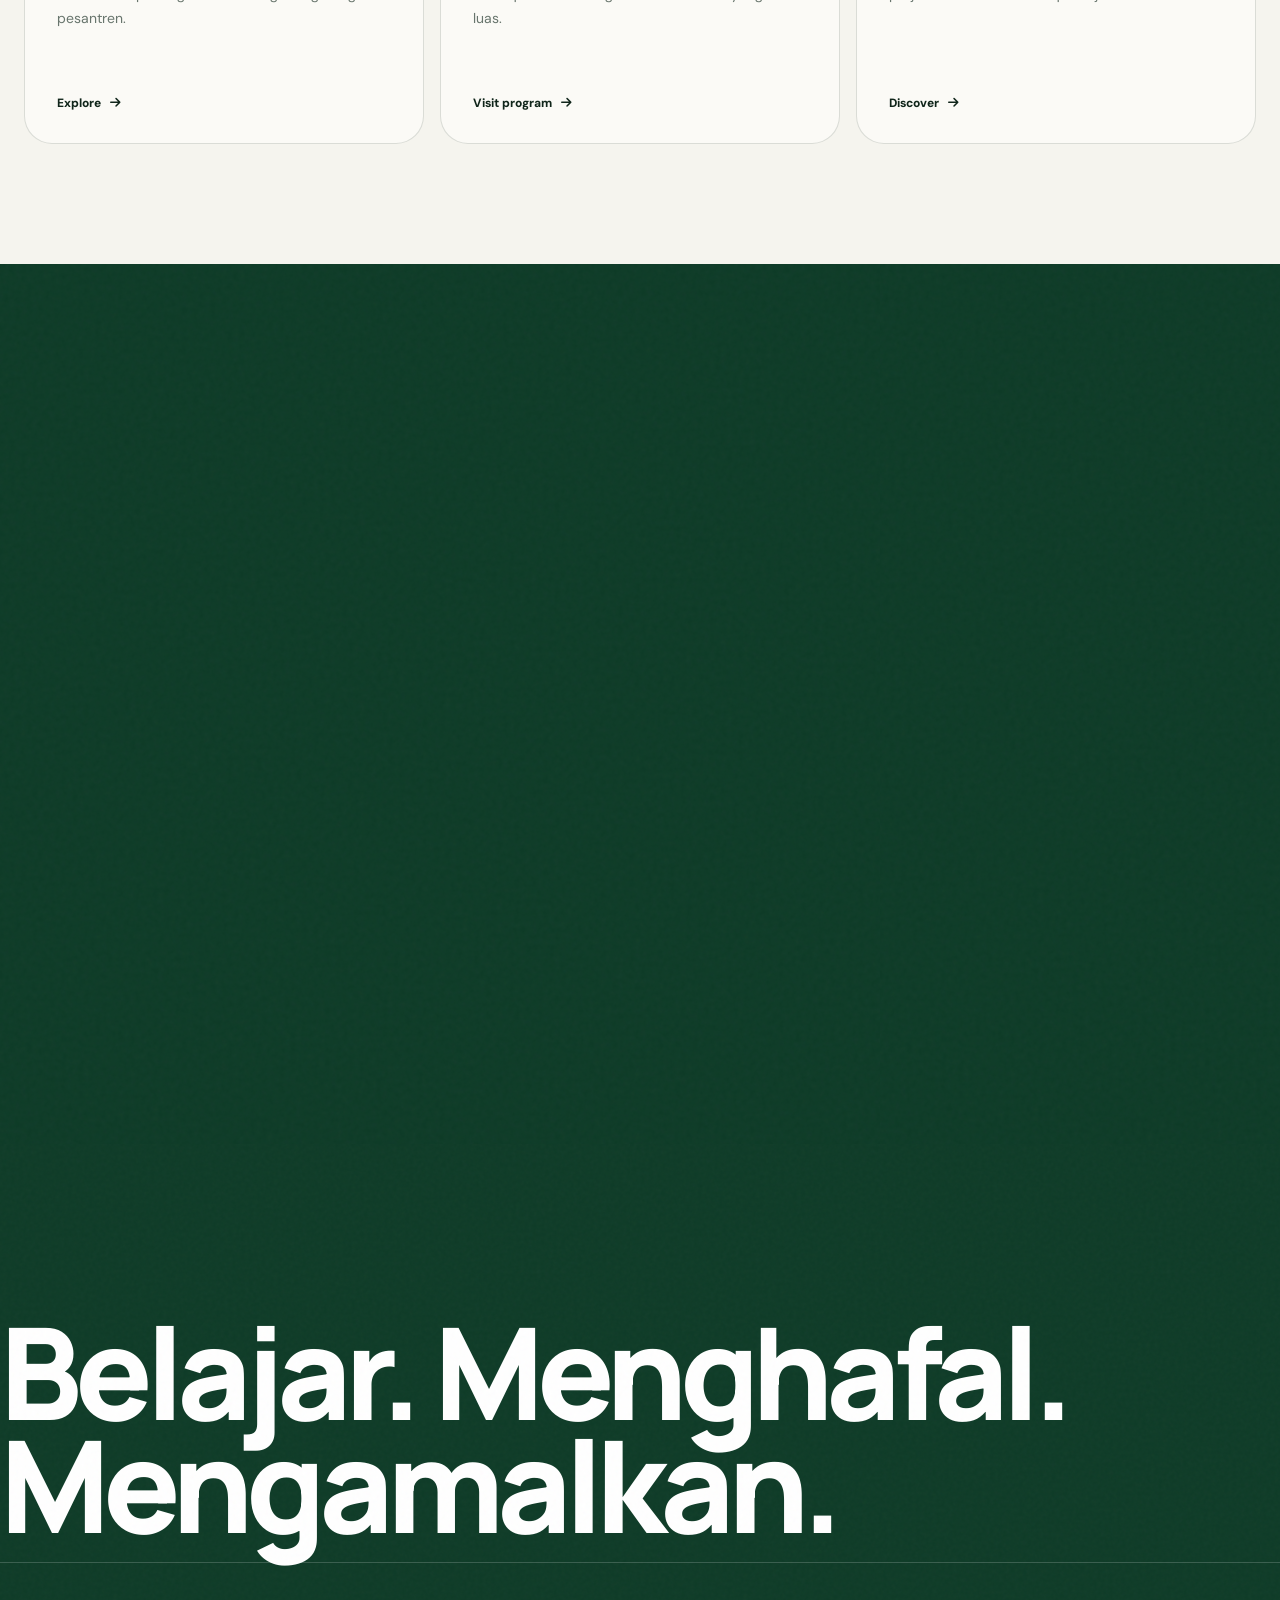
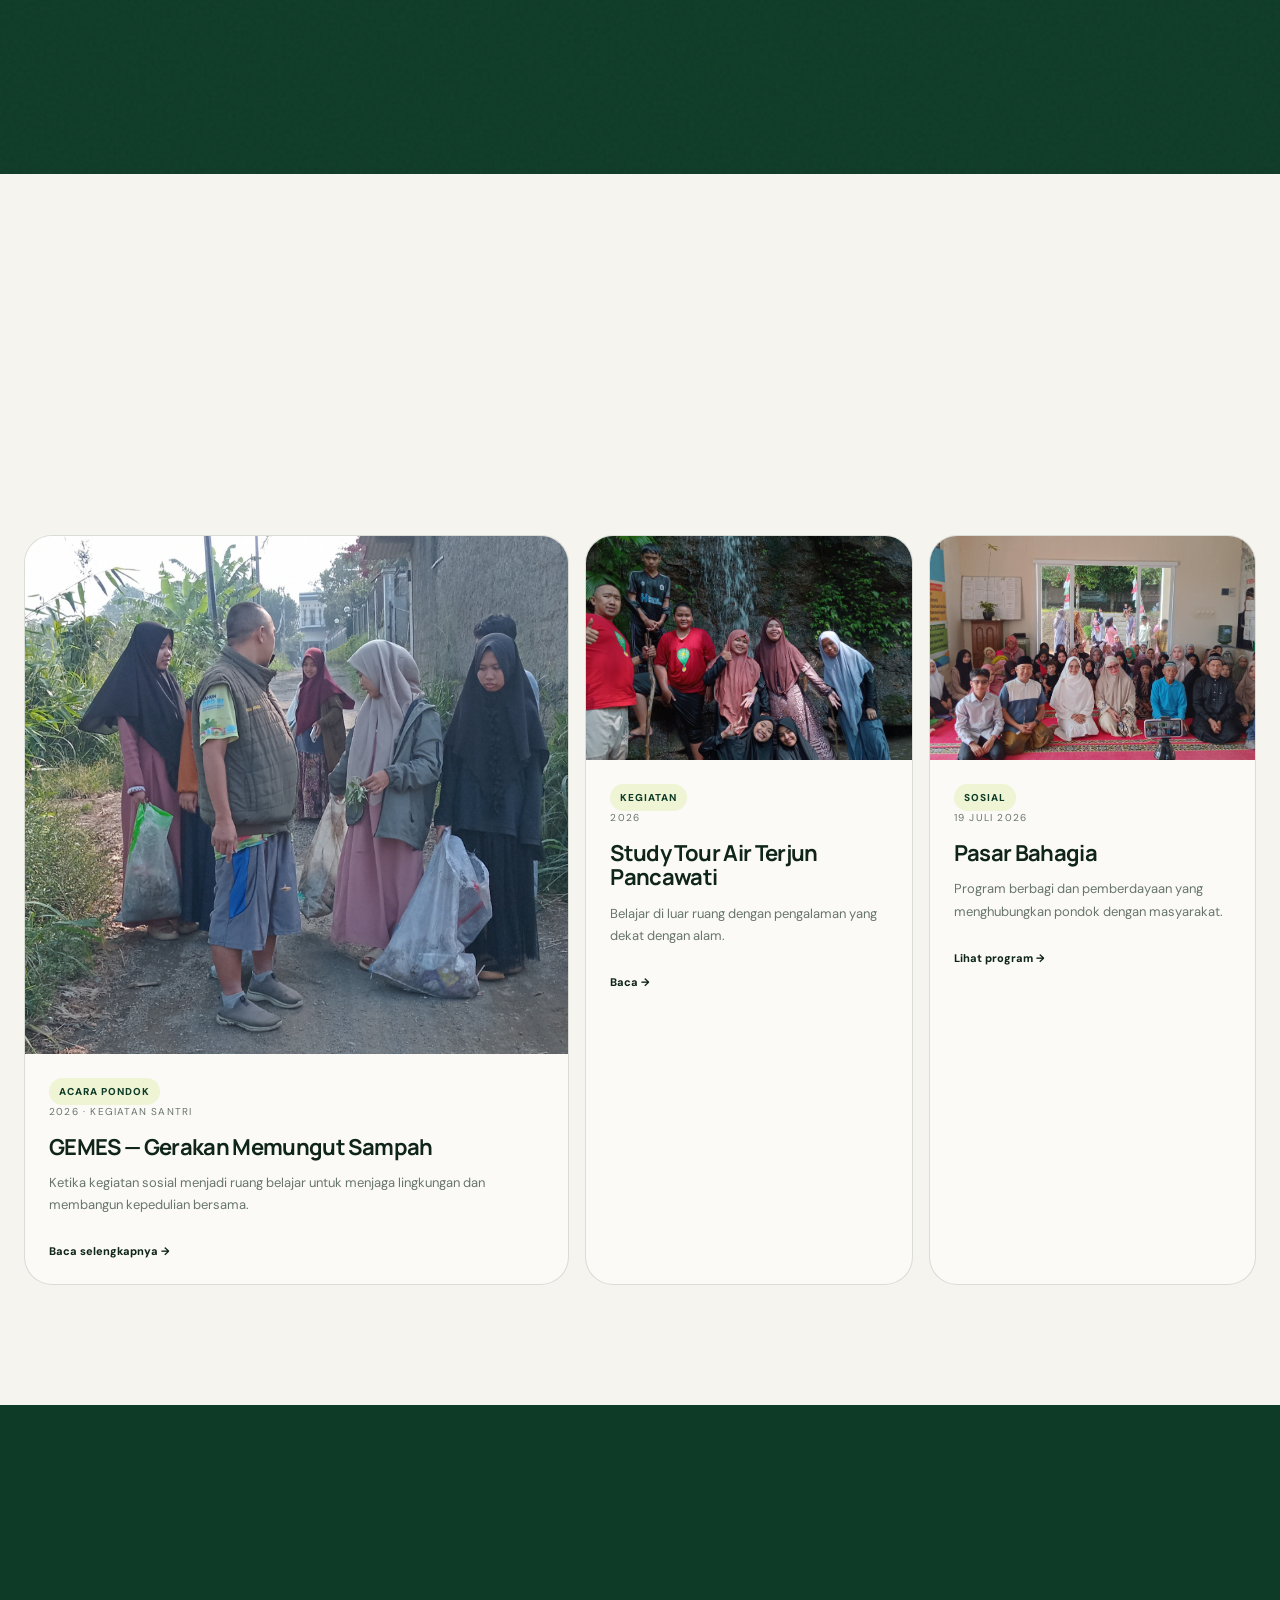
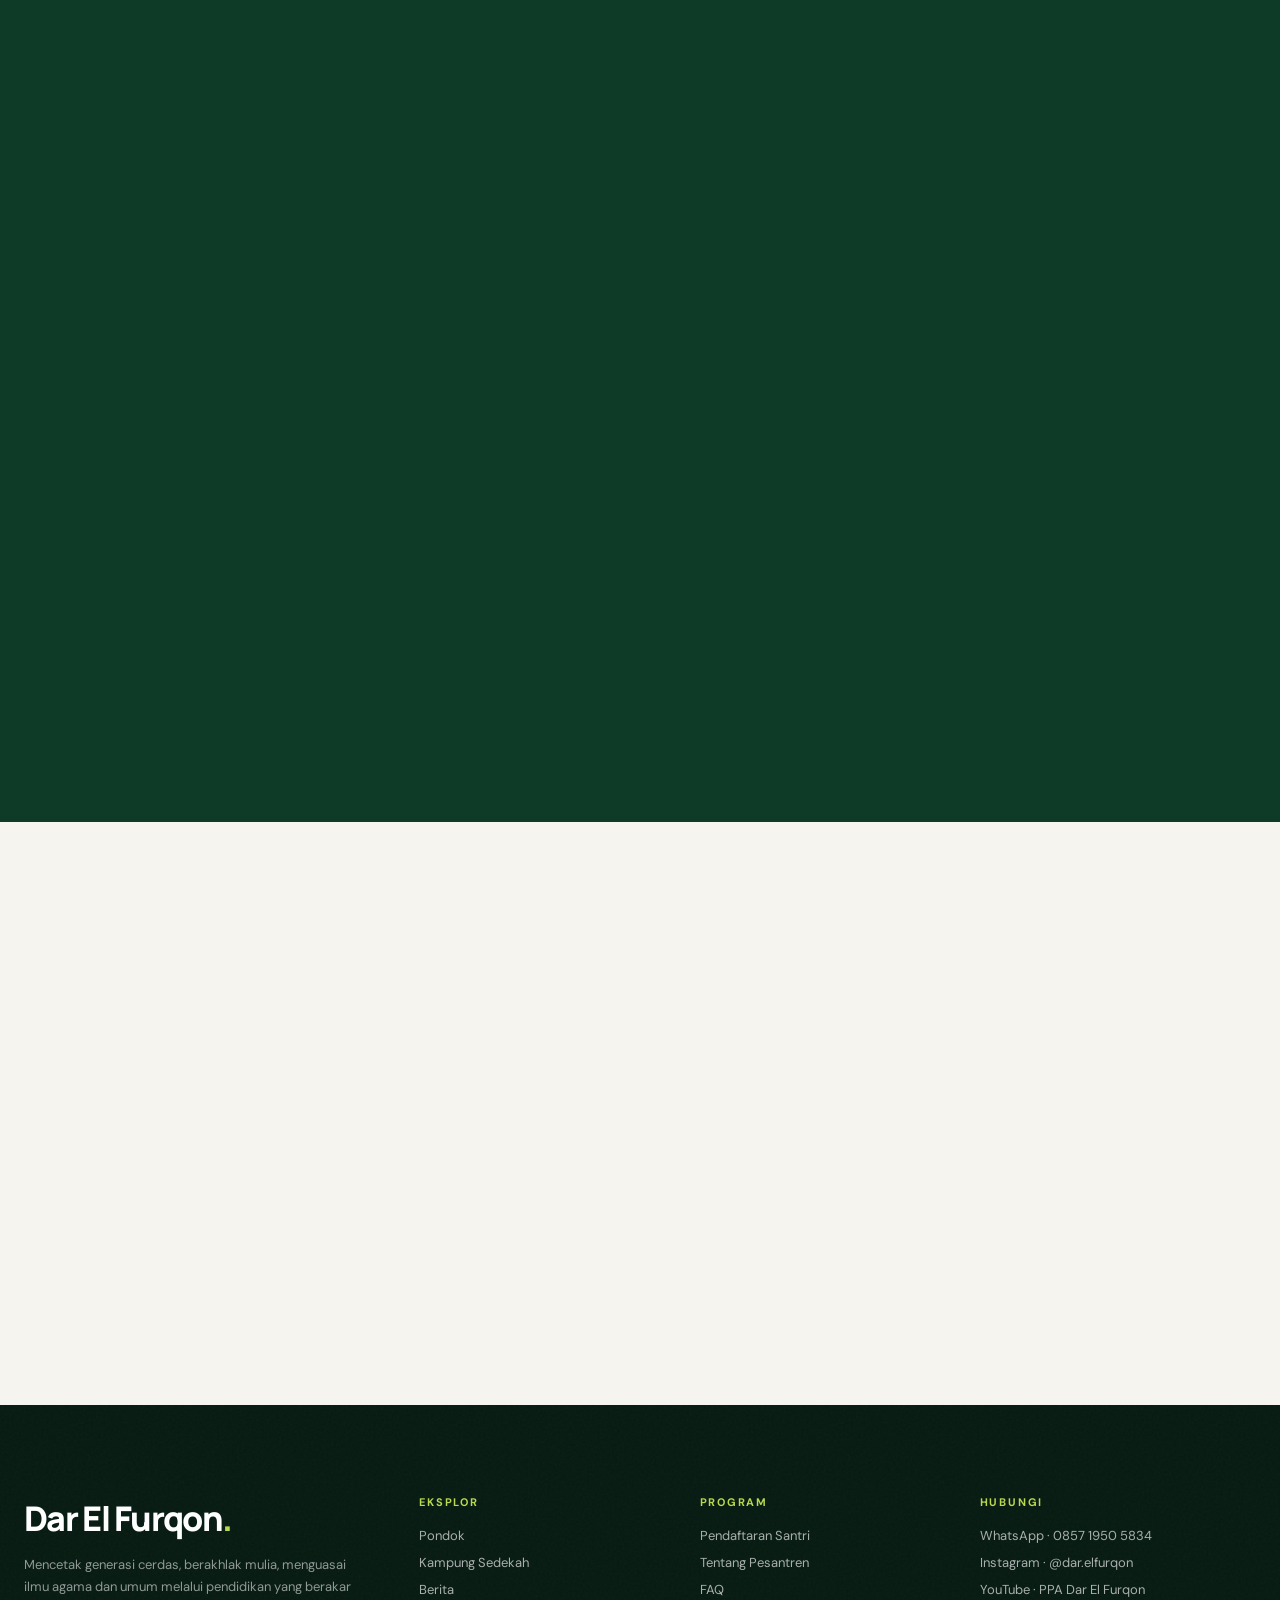
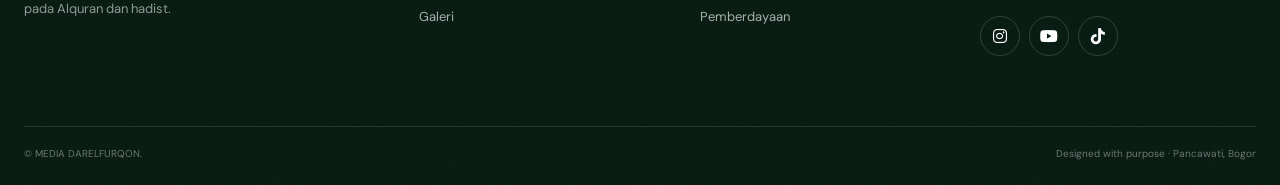
==== commit 7e17cbbd: "Add files via upload" ====
--- a/index.html
+++ b/index.html
@@ -1,400 +1,150 @@
-<!DOCTYPE html>
+<!doctype html>
 <html lang="id">
 <head>
-    <meta charset="UTF-8">
-    <meta name="viewport" content="width=device-width, initial-scale=1.0">
-    <title>ppa-darelfurqon.id</title>
-    <!-- Bootstrap 5 CSS -->
-    <link href="https://cdn.jsdelivr.net/npm/bootstrap@5.3.0/dist/css/bootstrap.min.css" rel="stylesheet">
-    <!-- Swiper CSS untuk Efek Slider Prestasi -->
-    <link rel="stylesheet" href="https://cdn.jsdelivr.net/npm/swiper@10/swiper-bundle.min.css" />
-    <!-- Font Awesome (Icons) -->
-    <link rel="stylesheet" href="https://cdnjs.cloudflare.com/ajax/libs/font-awesome/6.4.0/css/all.min.css">
-    <!-- Google Fonts -->
-    <link href="https://fonts.googleapis.com/css2?family=Poppins:wght@300;400;600;700&display=swap" rel="stylesheet">
-    <link rel="stylesheet" href="style2.css">
+<meta charset="utf-8">
+<meta name="viewport" content="width=device-width,initial-scale=1">
+<meta name="theme-color" content="#0e3b27">
+<meta name="description" content="PPA Dar El Furqon — pesantren penghafal Alquran dan pusat kegiatan pendidikan, sosial, dan pemberdayaan.">
+<title>PPA Dar El Furqon — Pesantren Penghafal Alquran</title>
+<link rel="stylesheet" href="https://cdnjs.cloudflare.com/ajax/libs/font-awesome/6.7.2/css/all.min.css">
+<link rel="stylesheet" href="https://cdn.jsdelivr.net/npm/swiper@14.2.0/swiper-bundle.min.css">
+<link rel="stylesheet" href="style.css">
+
 </head>
-<body>
-    <div id="scrollProgress" aria-hidden="true"></div>
-    <div id="cursorGlow" aria-hidden="true"></div>
+<body class="is-loading">
+<div class="preloader">
+  <div class="loader-inner">
+    <div class="loader-mark"></div>
+    <div class="loader-word">Dar El Furqon</div>
+    <div class="loader-line"><span></span></div>
+  </div>
+</div>
+<div class="cursor"></div><div class="cursor-follower"></div>
+<nav class="nav">
+  <div class="container nav-inner">
+    <a class="brand magnetic" href="index.html">
+      <img src="logo.jpg" alt="Logo Dar El Furqon">
+      <div><strong>PPA DAR EL FURQON</strong><span>Pancawati · Caringin · Bogor</span></div>
+    </a>
+    <div class="nav-links">
+      <a href="index.html">Pondok</a>
+      <a href="home.html">Kampung Sedekah</a>
+      <a href="berita.html">Berita</a>
+      <a href="galeri.html">Galeri</a>
+      <a class="nav-cta magnetic" href="#kontak">Hubungi <i class="fa-solid fa-arrow-up-right-from-square"></i></a>
+    </div>
+    <button class="nav-toggle" aria-label="Buka menu"><span></span></button>
+  </div>
+</nav>
 
-    <!-- Animasi Loading (Preloader) -->
-    <div id="preloader">
-        <div class="loader-content text-center">
-            <i class="fas fa-kaaba fs-1 text-gold mb-3 loader-icon"></i>
-            <h5 class="fw-bold text-lime">DarelFurqon..</h5>
-        </div>
-    </div>
-
-    <!-- Navbar -->
-    <nav class="navbar navbar-expand-lg navbar-light bg-white fixed-top shadow-sm py-2" id="mainNavbar">
-        <div class="container px-3 px-md-0">
-            <a class="navbar-brand d-flex align-items-center" href="#">
-                <img src="logo.jpg" alt="Logo DR" class="me-2 me-md-3 brand-logo">
-                <div class="d-flex flex-column justify-content-center brand-text-container">
-                    <span class="text-success mb-0 fw-bold" style="font-family: serif;"></span>
-                    <span class="text-dark fw-bold" style="line-height: 1.2;">PESANTREN PENGHAFAL ALQURAN</span>
-                    <span class="text-success fw-bold text-wrap" style="line-height: 1.2;"> DAR ELFURQON</span>
-                    <span class="text-dark alamat-text" style="line-height: 1.2;">Jln kampung pasir tengah, RT.1/  RW.8 Desa Pancawati, Kec. Caringin, Kabupaten Bogor</span>
-                </div>
-            </a>
-            
-            <button class="navbar-toggler border-0 px-1" type="button" data-bs-toggle="collapse" data-bs-target="#navbarNav">
-                <span class="navbar-toggler-icon"></span>
-            </button>
-            
-            <div class="collapse navbar-collapse" id="navbarNav">
-                <ul class="navbar-nav ms-auto fw-semibold mt-3 mt-lg-0 bg-white p-3 p-lg-0 rounded shadow-sm shadow-lg-none">
-                    <li class="nav-item"><a class="nav-link text-lime" href="#heroCarousel">Home</a></li>
-                    <li class="nav-item"><a class="nav-link text-lime" href="#fitur">Fitur</a></li>
-                    <li class="nav-item"><a class="nav-link text-lime" href="#tentang">Tentang DEF</a></li>
-                    <li class="nav-item"><a class="nav-link text-lime" href="#berita">Berita</a></li>
-                    <li class="nav-item"><a class="nav-link text-lime" href="#faq">FAQ</a></li>
-                    <li class="nav-item"><a class="btn btn-outline-custom ms-lg-2 rounded-pill btn-sm mt-2 mt-lg-1" href="home.html">HOME Kampung Sedekah DEF</a></li>
-                </ul>
-            </div>
-        </div>
-    </nav>
-
-    <!-- HERO / PPA DAR EL FURQON -->
-<header id="heroCarousel" class="carousel slide position-relative overflow-hidden">
-  <div class="carousel-inner">
-    <div class="carousel-item active hero-bg">
-      <div class="carousel-caption hero-caption h-100 px-3 px-md-5">
-        <div class="container">
-          <div class="hero-eyebrow">PPA Dar El Furqon</div>
-          <h1 class="hero-title fw-bold text-white text-shadow mt-3">Mencetak Generasi <span class="accent">Qur'ani</span><br class="d-none d-md-block"> yang Berilmu & Berakhlak.</h1>
-          <p class="hero-subtitle lead text-white text-shadow mb-4">Pesantren Penghafal Alquran Dar El Furqon — Jln Kampung Pasir Tengah, RT.1/RW.8, Desa Pancawati, Kec. Caringin, Kabupaten Bogor.</p>
-          <div class="hero-actions">
-            <a href="#tentang" class="btn-premium btn-gold"><i class="fas fa-compass"></i> Jelajahi Pesantren</a>
-            <a href="berita.html" class="btn-premium btn-white"><i class="fas fa-newspaper"></i> Berita Terbaru</a>
-          </div>
-        </div>
-      </div>
-      <a href="#fitur" class="hero-scroll" aria-label="Scroll ke konten"><span></span>Scroll</a>
+<main>
+<section class="hero noise">
+  <div class="hero-media"><img src="backmain.jpg" alt="Lingkungan Dar El Furqon" data-parallax="-0.12"></div>
+  <div class="hero-orb"></div>
+  <div class="container hero-grid">
+    <div class="hero-copy">
+      <div class="hero-kicker eyebrow">Pesantren Penghafal Alquran</div>
+      <h1 class="display clip-reveal"><span>Menumbuhkan</span><br><span>generasi Qurani.</span></h1>
+      <p class="hero-sub reveal">PPA Dar El Furqon hadir untuk membangun lingkungan pendidikan yang memadukan hafalan Alquran, ilmu umum, akhlak, dan kehidupan pesantren modern.</p>
+      <div class="hero-actions reveal"><a class="btn btn-gold magnetic" href="#tentang"><span>Kenali Dar El Furqon</span><i class="fa-solid fa-arrow-down"></i></a><a class="btn btn-outline magnetic" href="berita.html"><span>Lihat kabar terbaru</span><i class="fa-solid fa-arrow-up-right-from-square"></i></a></div>
+      <div class="hero-meta reveal"><div class="scroll-note"><i></i> Scroll to explore</div><div class="muted">Pancawati · Caringin · Bogor</div></div>
     </div>
   </div>
-  <div class="cloud-wrapper"><div class="cloud cloud1"></div><div class="cloud cloud2"></div></div>
-</header>
+</section>
 
-    <!-- Fitur Website -->
-    <section id="fitur" class="py-5 bg-light px-3 px-md-0">
-        <div class="container text-center reveal-text">
-            <div class="section-kicker">Eksplorasi</div><h2 class="section-title">Apa yang Ada di Dar El Furqon?</h2><p class="section-intro mx-auto mb-0">Kenali informasi utama pesantren, kegiatan santri, dan program yang tersedia melalui satu tempat.</p>
-            <div class="row g-4 mt-2">
-                <div class="col-md-4 col-sm-12">
-                    <div class="card border-0 shadow-sm feature-card tilt-card h-100 py-4 custom-mobile-spacing">
-                        <i class="fas fa-school fs-1 text-lime mb-3"></i>
-                        <h5 class="fw-bold">Pendaftaran Santri</h5>
-                    </div>
-                </div>
-                <div class="col-md-4 col-sm-12">
-                    <div class="card border-0 shadow-sm feature-card tilt-card h-100 py-4 custom-mobile-spacing">
-                        <i class="fas fa-store fs-1 text-lime mb-3"></i>
-                        <h5 class="fw-bold">Kampung Sedekah</h5>
-                    </div>
-                </div>
-                <div class="col-md-4 col-sm-12">
-                    <div class="card border-0 shadow-sm feature-card tilt-card h-100 py-4 custom-mobile-spacing">
-                        <i class="fas fa-mosque fs-1 text-lime mb-3"></i>
-                        <h5 class="fw-bold">Tentang Pesantren</h5>                        
-                    </div>
-                </div>
-            </div>
-        </div>
-    </section>
+<div class="ticker"><div class="ticker-track" aria-hidden="true">
+  <span>Pendidikan</span><span class="ticker-dot"></span><span>Tahfidz Alquran</span><span class="ticker-dot"></span><span>Akhlak</span><span class="ticker-dot"></span><span>Pesantren Modern</span><span class="ticker-dot"></span>
+  <span>Pendidikan</span><span class="ticker-dot"></span><span>Tahfidz Alquran</span><span class="ticker-dot"></span><span>Akhlak</span><span class="ticker-dot"></span>
+</div></div>
 
-    <!-- STATISTIK / HIGHLIGHTS -->
-    <section class="stats-band py-4">
-      <div class="container">
-        <div class="row g-0 text-center align-items-stretch">
-          <div class="col-6 col-md-4 stat-item"><div class="stat-number" data-count="2020">0</div><div class="stat-label">Tahun berdiri</div></div>
-          <div class="col-6 col-md-4 stat-item"><div class="stat-number" data-count="5">0</div><div class="stat-label">Panca Jiwa PPA</div></div>
-          <div class="col-12 col-md-4 stat-item d-flex flex-column justify-content-center"><div class="stat-number">DEF</div><div class="stat-label">Pesantren Penghafal Alquran</div></div>
-        </div>
+<section id="fitur" class="section">
+ <div class="container">
+  <div class="section-head reveal"><div><div class="eyebrow">Ekosistem Digital</div><h2 class="section-title display">Semua tentang pondok, dalam satu pengalaman.</h2></div><p class="section-copy">Portal Dar El Furqon dirancang sebagai pintu masuk untuk mengenal pendidikan, kegiatan, informasi, dan program sosial yang berjalan di lingkungan pondok.</p></div>
+  <div class="feature-grid">
+   <article class="feature-card" data-tilt><div><div class="feature-icon"><i class="fa-solid fa-user-graduate"></i></div><div class="feature-number">01 / Pendaftaran</div><h3>Pendaftaran Santri</h3><p>Informasi proses pendaftaran, program pendidikan, dan hal-hal penting sebelum bergabung dengan pesantren.</p></div><a class="feature-link" href="#tentang">Explore <i class="fa-solid fa-arrow-right"></i></a></article>
+   <article class="feature-card" data-tilt><div><div class="feature-icon"><i class="fa-solid fa-hand-holding-heart"></i></div><div class="feature-number">02 / Sosial</div><h3>Kampung Sedekah</h3><p>Program pemberdayaan dan kepedulian sosial Dar El Furqon untuk menghadirkan manfaat yang lebih luas.</p></div><a class="feature-link" href="home.html">Visit program <i class="fa-solid fa-arrow-right"></i></a></article>
+   <article class="feature-card" data-tilt><div><div class="feature-icon"><i class="fa-solid fa-mosque"></i></div><div class="feature-number">03 / Profil</div><h3>Tentang Pesantren</h3><p>Kenali visi, sistem pendidikan, agenda, dan perjalanan PPA Dar El Furqon sejak berdiri.</p></div><a class="feature-link" href="#tentang">Discover <i class="fa-solid fa-arrow-right"></i></a></article>
+  </div>
+ </div>
+</section>
+
+<section id="tentang" class="section dark noise">
+ <div class="container split">
+  <div class="split-image reveal-left"><img src="ustad.png" alt="PPA Dar El Furqon" data-parallax="0.12"><div class="float-label">PPA Dar El Furqon · sejak 2020</div></div>
+  <div>
+   <div class="eyebrow text-lime reveal">Tentang Dar El Furqon</div>
+   <p class="big-copy reveal">Sebuah ruang belajar untuk menghidupkan Alquran dalam keseharian.</p>
+   <p class="body-copy reveal">PPA Dar El Furqon adalah pondok pesantren yang didirikan oleh Ust. dr. Adrian Afandi pada tahun 2020, khusus untuk para penghafal Alquran. Sistem pendidikan memadukan pendekatan salafi dan modern dengan fokus pada pembentukan karakter dan kecintaan terhadap Alquran.</p>
+   <ul class="mini-list reveal"><li><b>01</b><span>Alquran dan hadist sebagai wirid harian.</span></li><li><b>02</b><span>Pendidikan salafi dan modern yang berjalan berdampingan.</span></li><li><b>03</b><span>Lingkungan yang mendorong ilmu, akhlak, dan kemandirian.</span></li></ul>
+  </div>
+ </div>
+</section>
+
+<section class="section statement dark noise">
+ <div class="container statement-inner">
+   <div class="eyebrow text-lime reveal">Visi & Misi</div>
+   <h2 class="display">Belajar. Menghafal. Mengamalkan.</h2>
+   <div class="statement-line"></div>
+   <p class="quote reveal">“Menjadikan Alquran dan hadist sebagai wirid harian” menjadi salah satu arah utama yang melandasi perjalanan pendidikan di Dar El Furqon.</p>
+ </div>
+</section>
+
+<section id="berita" class="section">
+ <div class="container">
+  <div class="section-head reveal"><div><div class="eyebrow">Journal</div><h2 class="section-title display">Cerita yang sedang berlangsung.</h2></div><a class="btn btn-primary magnetic" href="berita.html"><span>Semua berita</span><i class="fa-solid fa-arrow-right"></i></a></div>
+  <div class="news-grid">
+   <article class="news-card large" data-tilt><div class="news-image"><img src="gemes.jpg" alt="GEMES"></div><div class="news-body"><span class="tag">Acara Pondok</span><div class="news-meta">2026 · Kegiatan santri</div><h3>GEMES — Gerakan Memungut Sampah</h3><p>Ketika kegiatan sosial menjadi ruang belajar untuk menjaga lingkungan dan membangun kepedulian bersama.</p><a class="news-link" href="berita.html">Baca selengkapnya →</a></div></article>
+   <article class="news-card" data-tilt><div class="news-image"><img src="studytour.jpg" alt="Study Tour"></div><div class="news-body"><span class="tag">Kegiatan</span><div class="news-meta">2026</div><h3>Study Tour Air Terjun Pancawati</h3><p>Belajar di luar ruang dengan pengalaman yang dekat dengan alam.</p><a class="news-link" href="berita.html">Baca →</a></div></article>
+   <article class="news-card" data-tilt><div class="news-image"><img src="pasarbahagia.jpg" alt="Pasar Bahagia"></div><div class="news-body"><span class="tag">Sosial</span><div class="news-meta">19 Juli 2026</div><h3>Pasar Bahagia</h3><p>Program berbagi dan pemberdayaan yang menghubungkan pondok dengan masyarakat.</p><a class="news-link" href="home.html">Lihat program →</a></div></article>
+  </div>
+ </div>
+</section>
+
+<section id="prestasi" class="section dark">
+ <div class="container">
+  <div class="section-head reveal"><div><div class="eyebrow text-lime">Visual Diary</div><h2 class="section-title display">Momen, bukan sekadar dokumentasi.</h2></div><a class="btn btn-outline magnetic" href="galeri.html"><span>Open gallery</span><i class="fa-solid fa-arrow-up-right-from-square"></i></a></div>
+  <div class="gallery-grid">
+   <div class="gallery-item tall reveal" data-gallery="studytour.jpg"><img src="studytour.jpg" alt="Study Tour"><div class="gallery-caption"><strong>Study Tour</strong><span>01</span></div></div>
+   <div class="gallery-item reveal" data-gallery="gemes.jpg"><img src="gemes.jpg" alt="GEMES"><div class="gallery-caption"><strong>GEMES</strong><span>02</span></div></div>
+   <div class="gallery-item reveal" data-gallery="wisuda.jpg"><img src="wisuda.jpg" alt="Wisuda Quran"><div class="gallery-caption"><strong>Wisuda Quran</strong><span>03</span></div></div>
+   <div class="gallery-item wide reveal" data-gallery="pasarbahagia.jpg"><img src="pasarbahagia.jpg" alt="Pasar Bahagia"><div class="gallery-caption"><strong>Pasar Bahagia</strong><span>04</span></div></div>
+  </div>
+ </div>
+</section>
+
+<section id="faq" class="section">
+ <div class="container split">
+  <div><div class="eyebrow reveal">FAQ</div><h2 class="section-title display reveal">Pertanyaan yang sering ditanyakan.</h2><p class="section-copy reveal">Jika ada hal lain yang ingin diketahui, hubungi tim Dar El Furqon melalui kanal yang tersedia.</p></div>
+  <div class="faq-list reveal">
+   <div class="faq-item"><button class="faq-q">Berapa biaya pendidikan per bulan?<span class="faq-plus">+</span></button><div class="faq-a">Uang SPP terdiri dari komponen pendidikan dan asrama. Untuk detail biaya terbaru, silakan konfirmasi langsung kepada pihak pesantren.</div></div>
+   <div class="faq-item"><button class="faq-q">Apakah ada tes sebelum diterima?<span class="faq-plus">+</span></button><div class="faq-a">Ada proses seleksi/tes bagi calon santri. Detail tahapannya dapat dikonfirmasi melalui pihak administrasi pesantren.</div></div>
+   <div class="faq-item"><button class="faq-q">Kurikulum apa yang digunakan?<span class="faq-plus">+</span></button><div class="faq-a">Pendidikan memadukan sistem salafi dan modern dengan perhatian pada tahfidz Alquran, ilmu agama, ilmu umum, dan pembentukan akhlak.</div></div>
+  </div>
+ </div>
+</section>
+</main>
+
+<footer id="kontak" class="noise">
+  <div class="container">
+    <div class="footer-grid">
+      <div>
+        <div class="footer-brand">Dar El Furqon<span class="text-lime">.</span></div>
+        <p class="footer-copy">Mencetak generasi cerdas, berakhlak mulia, menguasai ilmu agama dan umum melalui pendidikan yang berakar pada Alquran dan hadist.</p>
       </div>
-    </section>
+      <div><h4>Eksplor</h4><div class="footer-links"><a href="index.html">Pondok</a><a href="home.html">Kampung Sedekah</a><a href="berita.html">Berita</a><a href="galeri.html">Galeri</a></div></div>
+      <div><h4>Program</h4><div class="footer-links"><a href="#fitur">Pendaftaran Santri</a><a href="#tentang">Tentang Pesantren</a><a href="#faq">FAQ</a><a href="home.html">Pemberdayaan</a></div></div>
+      <div><h4>Hubungi</h4><div class="footer-links"><a href="https://wa.me/6285719505834" target="_blank">WhatsApp · 0857 1950 5834</a><a href="https://www.instagram.com/dar.elfurqon/" target="_blank">Instagram · @dar.elfurqon</a><a href="https://youtube.com/@ppadarel-furqon8278" target="_blank">YouTube · PPA Dar El Furqon</a></div><div class="socials"><a class="social" href="https://www.instagram.com/dar.elfurqon/" target="_blank"><i class="fa-brands fa-instagram"></i></a><a class="social" href="https://youtube.com/@ppadarel-furqon8278" target="_blank"><i class="fa-brands fa-youtube"></i></a><a class="social" href="https://www.tiktok.com/@dar.elfurqon" target="_blank"><i class="fa-brands fa-tiktok"></i></a></div></div>
+    </div>
+    <div class="footer-bottom"><span>© <span data-year></span> MEDIA DARELFURQON.</span><span>Designed with purpose · Pancawati, Bogor</span></div>
+  </div>
+</footer>
+<script src="https://cdn.jsdelivr.net/npm/gsap@3.13.0/dist/gsap.min.js"></script>
+<script src="https://cdn.jsdelivr.net/npm/gsap@3.13.0/dist/ScrollTrigger.min.js"></script>
+<script src="https://cdn.jsdelivr.net/npm/gsap@3.13.0/dist/ScrollToPlugin.min.js"></script>
+<script src="https://cdn.jsdelivr.net/npm/swiper@14.2.0/swiper-bundle.min.js"></script>
+<script>window.addEventListener("load",()=>document.body.classList.remove("is-loading"));</script>
+<script src="script.js"></script>
 
-    <!-- FITUR HIDE CONTENT (INFORMASI PENTING) -->
-    <section class="py-5 bg-white px-3 px-md-0">
-        <div class="container" data-reveal>
-            <div class="row justify-content-center">
-                <div class="col-md-8">
-                    <div class="custom-accordion">
-                        <div class="custom-accordion-item px-4 py-3 mb-2">
-                            <div class="custom-accordion-header" data-bs-toggle="collapse" data-bs-target="#collapseVisi" style="cursor: pointer;">
-                                <i class="fas fa-pencil-alt fs-3 mb-2"></i>
-                                <h5 class="fw-bold m-0 text-uppercase">Visi Dan Misi</h5>
-                            </div>
-                            <div id="collapseVisi" class="collapse custom-collapse mt-3" data-bs-parent=".custom-accordion">
-                                <p class="mb-3 text-justify">Dar El Furqon memiliki Visi dan misi Menjadikan Alquran dan hadist sebagai wirid harian.</p>
-                                <a href="#" class="detail-link fw-bold">DETAIL</a>
-                            </div>
-                        </div>
-
-                        <div class="custom-accordion-item px-4 py-3 mb-2">
-                            <div class="custom-accordion-header" data-bs-toggle="collapse" data-bs-target="#collapseSistem" style="cursor: pointer;">
-                                <i class="fas fa-graduation-cap fs-3 mb-2"></i>
-                                <h5 class="fw-bold m-0 text-uppercase">Sistem Pendidikan</h5>
-                            </div>
-                            <div id="collapseSistem" class="collapse custom-collapse mt-3" data-bs-parent=".custom-accordion">
-                                <p class="mb-3 text-justify">PPA Dar El Furqon memadukan sistem pendidikan salafi dan modern, yang berkiblat pesantren Lirboyo dan Pesantren modern Gontor.</p>
-                                <a href="#" class="detail-link fw-bold">DETAIL</a>
-                            </div>
-                        </div>
-
-                        <div class="custom-accordion-item px-4 py-3 mb-2">
-                            <div class="custom-accordion-header" data-bs-toggle="collapse" data-bs-target="#collapseAgenda" style="cursor: pointer;">
-                                <i class="fas fa-book fs-3 mb-2"></i>
-                                <h5 class="fw-bold m-0 text-uppercase">Agenda</h5>
-                            </div>
-                            <div id="collapseAgenda" class="collapse custom-collapse mt-3" data-bs-parent=".custom-accordion">
-                                <p class="mb-3 text-justify">Dar El Furqon memiliki beberapa Agenda yang berperan aktif baik dalam internal pondok maupun Sosial masyarakat.</p>
-                                <a href="#" class="detail-link fw-bold">DETAIL</a>
-                            </div>
-                        </div>
-                    </div>
-                </div>
-            </div>
-        </div>
-    </section>
-
-    <!-- Coming Soon Section -->
-    <section id="tentang" class="section coming-soon py-5" data-section="section3">
-        <div class="container" data-reveal>
-          <div class="row align-items-center">
-            <div class="col-md-7 col-12 text-center text-md-start mb-4 mb-md-0">
-              <div class="container">
-                  <h4 class="text-white fw-bold mb-4" style="font-size: 28px; line-height: 1.4;"> 
-                      <em class="fw-bold mb-4"></em> PESANTREN PENGHAFAL ALQURAN DAR EL FURQON
-                  </h4>
-              </div>
-            </div>
-            <div class="col-md-5 col-12">
-              <div class="right-content">
-                <div class="top-content text-center text-md-start">
-                  <h6 class="text-white" style="line-height: 1.8;">PPA Dar El Furqon Adalah sebuah pondok pesantren yang didirikan oleh Ust. dr. Adrian Afandi pada tahun 2020, Khusus untuk Para penghafal Alquran</h6>
-                </div>
-              </div>
-            </div>
-          </div>
-        </div>
-    </section>
-
-    <!-- Custom Tabs Profil -->
-    <div class="custom-tabs-container reveal-text">
-        <div class="container">
-            <div class="tab-buttons d-flex flex-wrap justify-content-center gap-2 gap-md-5">
-                <button class="tab-btn active" onclick="openTab(event, 'profil')">
-                  PROFIL MUDIR<br>PONDOK
-                </button>
-                <button class="tab-btn" onclick="openTab(event, 'panca-jiwa')">
-                  PANCA JIWA<br>PRINSIP SANTRI
-                </button>
-                <button class="tab-btn" onclick="openTab(event, 'sistem')">
-                  SISTEM KINERJA<br>PPA
-                </button>
-            </div>
-
-            <div id="profil" class="tab-content mt-4" style="display: block;">
-                <img src="ustad.png" alt="Profil Mudir" class="img-fluid rounded mb-3" style="max-height: 300px; object-fit: cover;">
-                <h2>PROFIL PESANTREN</h2>
-                <p>PPA Dar El Furqon didirikan oleh Ust. dr. Adrian Afandi pada tahun 2020, khusus untuk para penghafal Alquran.</p>
-            </div>
-
-            <div id="panca-jiwa" class="tab-content mt-4" style="display: none;">
-                <img src="link_foto_kegiatan.jpg" alt="Kegiatan Santri" class="img-fluid rounded mb-3" style="max-height: 300px; object-fit: cover;">
-                <h2>PANCA JIWA & PRINSIP SANTRI</h2>
-                <p> PANCA JIWA PPA DAR EL FURQON : 1. Responsibility (Tanggung jawab) 2. Discipline (Disiplin) 3. Green (Hijau) 4. Clean (Bersih) 5. Healty (Sehat)</p> 
-                <p>PRINSIP SANTRI PPA DAR EL : FURQON 1. Work Hard (Bekerja Keras) 2. Never Give Up (Pantang Menyerah) 3. Not Easly Discouraged (Tidak Mudah Putus Asa) 4. Not Easty to Complain (Tidak Mudah Mengeluh) 5. Never Satisfied (Tidak Mudah Puas). </p>
-            </div>
-
-            <div id="sistem" class="tab-content mt-4" style="display: none;">
-                <img src="link_foto_sistem.jpg" alt="Sistem Kinerja" class="img-fluid rounded mb-3" style="max-height: 300px; object-fit: cover;">
-                <h2>SISTEM KINERJA PPA</h2>
-                <p> 1. Understand in Detail (Pahami Secara Detail) 2. Ask to mentor (Tanyakan kepada Mentor) 3. Doing Depth Research (Lakukan Riset Mendalam)</p>
-            </div>
-        </div>
-    </div>
-
-    <!-- Berita -->
-    <section id="berita" class="py-5 px-3 px-md-0">
-        <div class="container" data-reveal>
-            <div class="text-center mb-5"><div class="section-kicker">Kabar Pondok</div><h2 class="section-title d-inline-block">Berita Terbaru</h2></div>
-            <div class="row g-4">
-                <div class="col-md-4 col-sm-12">
-                    <div class="card tilt-card h-100 shadow-sm custom-card-border p-2">
-                        <img src="gemes.jpg" class="card-img-top card-img-border" alt="Berita">
-                        <div class="card-body px-2 pb-1">
-                            <span class="badge bg-success mb-2">Acara Pondok</span>
-                            <h5 class="card-title fw-bold">GEMES (Gerakan Memungut Sampah)</h5>
-                            <p class="card-text text-muted small text-justify">Ketika Santri Membuktikan Bahwa Kompetisi, Bahasa, dan Esports Dapat Berjalan Bersama...</p>
-                            <a href="berita.html" class="text-lime text-decoration-none fw-bold small">Baca Selengkapnya <i class="fas fa-arrow-right"></i></a>
-                        </div>
-                    </div>
-                </div>
-                <div class="col-md-4 col-sm-12">
-                    <div class="card tilt-card h-100 shadow-sm custom-card-border p-2 reveal-text">
-                        <img src="studytour.jpg" class="card-img-top card-img-border" alt="Berita">
-                        <div class="card-body px-2 pb-1">
-                            <span class="badge bg-success mb-2">Acara Pondok</span>
-                            <h5 class="card-title fw-bold">Study Tour Air terjun Pancawati</h5>
-                            <p class="card-text text-muted small text-justify">Kembali menggelar Pentas Seni dengan mengusung tema MBG (Mutholaah Bareng Gen-Z)...</p>
-                            <a href="berita.html" class="text-lime text-decoration-none fw-bold small">Baca Selengkapnya <i class="fas fa-arrow-right"></i></a>
-                        </div>
-                    </div>
-                </div>
-                <div class="col-md-4 col-sm-12">
-                    <div class="card tilt-card h-100 shadow-sm custom-card-border p-2 reveal-text">
-                        <img src="pasarbahagia.jpg" class="card-img-top card-img-border" alt="Berita">
-                        <div class="card-body px-2 pb-1">
-                            <span class="badge bg-success mb-2">Info Pondok</span>
-                            <h5 class="card-title fw-bold">Pasar Bahagia 19 Juli 2026</h5>
-                            <p class="card-text text-muted small text-justify">Pondok Pesantren Daarul Rahman resmi membuka pendaftaran santri baru untuk tahun ajaran mendatang...</p>
-                            <a href="berita.html" class="text-lime text-decoration-none fw-bold small">Baca Selengkapnya <i class="fas fa-arrow-right"></i></a>
-                        </div>
-                    </div>
-                </div>
-            </div>
-        </div>
-    </section>
-
-    <!-- GALERI / PRESTASI -->
-    <section id="prestasi" class="py-5 bg-light px-3 px-md-0">
-        <div class="container" data-reveal>
-            <div class="d-flex justify-content-between align-items-center mb-4">
-                <div><div class="section-kicker mb-1">Dokumentasi</div><h2 class="section-title m-0">Galeri Agenda</h2></div>
-                <a href="galeri.html" class="text-success text-decoration-none small fw-bold">Lihat Full? Klik disini</a>
-            </div>
-
-            <div class="swiper prestasiSwiper">
-                <div class="swiper-wrapper">
-                    <div class="swiper-slide">
-                        <div class="card shadow-sm custom-card-border p-2 h-100">
-                            <div class="img-zoom-container card-img-border overflow-hidden">
-                                <img src="airterjun.jpg" class="w-100 h-100 zoom-img" style="object-fit: cover;" alt="Prestasi">
-                            </div>
-                            <div class="card-body text-center py-3">
-                                <h6 class="fw-bold mb-1">Study Tour</h6>
-                                <p class="text-muted small mb-0">Air terjun Pancawati</p>
-                            </div>
-                        </div>
-                    </div>
-                    <div class="swiper-slide">
-                        <div class="card shadow-sm custom-card-border p-2 h-100">
-                            <div class="img-zoom-container card-img-border overflow-hidden">
-                                <img src="gemes.jpg" class="w-100 h-100 zoom-img" style="object-fit: cover;" alt="Prestasi">
-                            </div>
-                            <div class="card-body text-center py-3">
-                                <h6 class="fw-bold mb-1">GEMES</h6>
-                                <p class="text-muted small mb-0">Gerakan Memungut Sampah</p>
-                            </div>
-                        </div>
-                    </div>
-                    <div class="swiper-slide">
-                        <div class="card shadow-sm custom-card-border p-2 h-100">
-                            <div class="img-zoom-container card-img-border overflow-hidden">
-                                <img src="pasarbahagia.jpg" class="w-100 h-100 zoom-img" style="object-fit: cover;" alt="Prestasi">
-                            </div>
-                            <div class="card-body text-center py-3">
-                                <h6 class="fw-bold mb-1">Pasar Bahagia</h6>
-                                <p class="text-muted small mb-0">19 Juli 2026</p>
-                            </div>
-                        </div>
-                    </div>
-                    <div class="swiper-slide">
-                        <div class="card shadow-sm custom-card-border p-2 h-100">
-                            <div class="img-zoom-container card-img-border overflow-hidden">
-                                <img src="wisuda.jpg" class="w-100 h-100 zoom-img" style="object-fit: cover;" alt="Prestasi">
-                            </div>
-                            <div class="card-body text-center py-3">
-                                <h6 class="fw-bold mb-1">Wisuda AlQuran</h6>
-                                <p class="text-muted small mb-0">Wisuda Quran 2025</p>
-                            </div>
-                        </div>
-                    </div>
-                </div>
-                <div class="swiper-button-next custom-swiper-btn"></div>
-                <div class="swiper-button-prev custom-swiper-btn"></div>
-                <div class="swiper-pagination mt-4 position-relative"></div>
-            </div>
-        </div>
-    </section>
-
-    <!-- FAQ -->
-    <section id="faq" class="py-5 bg-white px-3 px-md-0">
-        <div class="container" data-reveal>
-            <div class="text-center mb-5"><div class="section-kicker">Pertanyaan Umum</div><h2 class="section-title d-inline-block">Tanya Jawab</h2></div>
-            <div class="accordion w-100 w-md-75 mx-auto shadow-sm" id="accordionFAQ">
-                <div class="accordion-item">
-                    <h2 class="accordion-header"><button class="accordion-button fw-bold" type="button" data-bs-toggle="collapse" data-bs-target="#faq1">Berapa biaya pendidikan per bulan?</button></h2>
-                    <div id="faq1" class="accordion-collapse collapse" data-bs-parent="#accordionFAQ">
-                        <div class="accordion-body">Uang SPP terdiri dari uang sekolah dan uang asrama. Dibayar tiap bulan.</div>
-                    </div>
-                </div>
-                <div class="accordion-item">
-                    <h2 class="accordion-header"><button class="accordion-button collapsed fw-bold" type="button" data-bs-toggle="collapse" data-bs-target="#faq2">Apakah ada tes sebelum diterima pesantren?</button></h2>
-                    <div id="faq2" class="accordion-collapse collapse" data-bs-parent="#accordionFAQ">
-                        <div class="accordion-body">Ada, apabila santri dinyatakan lulus tes, maka diharuskan menyelesaikan administrasi pendaftaran.</div>
-                    </div>
-                </div>
-                <div class="accordion-item">
-                    <h2 class="accordion-header"><button class="accordion-button collapsed fw-bold" type="button" data-bs-toggle="collapse" data-bs-target="#faq3">Kurikulum apa yang digunakan?</button></h2>
-                    <div id="faq3" class="accordion-collapse collapse" data-bs-parent="#accordionFAQ">
-                        <div class="accordion-body">Sistem kurikulum terpadu antara modern Gontor (Bahasa) dan Salafiyah (Kitab Kuning).</div>
-                    </div>
-                </div>
-            </div>
-        </div>
-    </section>
-
-    <!-- Footer -->
-    <footer class="bg-dark text-light pt-5 pb-3 px-3 px-md-0">
-        <div class="container">
-            <div class="row g-4 mb-4">
-                <div class="col-md-3">
-                    <h5 class="text-gold fw-bold mb-3"><i class="fas fa-kaaba me-2"></i>DarelFurqon</h5>
-                    <p class="small text-secondary">Mencetak generasi cerdas, berakhlak mulia, menguasai ilmu agama dan umum.</p>
-                </div>
-                <div class="col-md-3">
-                    <h5 class="fw-bold mb-3">Info Pesantren</h5>
-                    <ul class="list-unstyled small">
-                        <li><a href="#" class="text-secondary text-decoration-none">Seputar DEF</a></li>
-                        <li><a href="#" class="text-secondary text-decoration-none">Daftar Guru</a></li>
-                        <li><a href="#" class="text-secondary text-decoration-none">Program Unggulan</a></li>
-                    </ul>
-                </div>
-                <div class="col-md-3">
-                    <h5 class="fw-bold mb-3">Other Sites</h5>
-                    <ul class="list-unstyled small">
-                        <li><a href="#" class="text-secondary text-decoration-none">Pasar Bahagia DEF</a></li>
-                        <li><a href="#" class="text-secondary text-decoration-none">e-PMBDEF</a></li>
-                        <li><a href="#" class="text-secondary text-decoration-none">KampungSedekahDEF</a></li>
-                    </ul>
-                </div>
-                <div class="col-md-3">
-                    <h5 class="fw-bold mb-3">Hubungi Kami</h5>
-                    <a href="https://wa.me/6285719505834" target="_blank" class="text-decoration-none"><p class="small text-secondary"><i class="fab fa-whatsapp me-2 text-lime"></i>085719505834</p> </a>
-                    <div class="d-flex gap-2">
-                        <a href="https://www.instagram.com/dar.elfurqon/" class="btn btn-outline-secondary btn-sm"><i class="fab fa-instagram"></i></a>
-                        <a href="https://youtube.com/@ppadarel-furqon8278?si=UN2hHIFVYZxUL4Tq" class="btn btn-outline-secondary btn-sm"><i class="fab fa-youtube"></i></a>
-                         <a href="https://www.tiktok.com/@dar.elfurqon?_r=1&_t=ZS-98d9tW5QCPM" class="btn btn-outline-secondary btn-sm"><i class="fab fa-tiktok"></i></a>
-                    </div>
-                </div>
-            </div>
-            <div class="text-center border-top border-secondary pt-3 mt-3">
-                <p class="small mb-0 text-secondary">&copy; 2026. | Designed By:MEDIA DARELFURQON. | All rights reserved.</p>
-            </div>
-        </div>
-    </footer>
-
-    <!-- Bootstrap 5 JS -->
-    <script src="https://cdn.jsdelivr.net/npm/bootstrap@5.3.0/dist/js/bootstrap.bundle.min.js"></script>
-    <script src="https://cdn.jsdelivr.net/npm/swiper@10/swiper-bundle.min.js"></script>
-    <script src="https://cdnjs.cloudflare.com/ajax/libs/gsap/3.13.0/gsap.min.js"></script>
-    <script src="https://cdnjs.cloudflare.com/ajax/libs/gsap/3.13.0/ScrollTrigger.min.js"></script>
-    <script src="script.js"></script>
-<a class="floating-wa" href="https://wa.me/6285719505834" target="_blank" rel="noopener" aria-label="Hubungi Dar El Furqon melalui WhatsApp"><i class="fab fa-whatsapp fa-lg"></i></a>
-    <button id="backTop" class="back-top" aria-label="Kembali ke atas"><i class="fas fa-arrow-up"></i></button>
-</body>
-</html>
+<div class="lightbox"><button class="lightbox-close">×</button><img src="" alt=""></div>
+<style>.lightbox{position:fixed;inset:0;background:rgba(3,15,10,.92);z-index:99998;display:grid;place-items:center;opacity:0;visibility:hidden;transition:.3s;padding:30px}.lightbox.open{opacity:1;visibility:visible}.lightbox img{max-width:min(1100px,92vw);max-height:88vh;object-fit:contain;border-radius:18px}.lightbox-close{position:absolute;top:20px;right:24px;border:0;background:rgba(255,255,255,.12);color:white;width:46px;height:46px;border-radius:50%;font-size:30px;cursor:pointer}</style>
+</body></html>
--- a/style.css
+++ b/style.css
@@ -0,0 +1,260 @@
+
+@import url('https://fonts.googleapis.com/css2?family=DM+Sans:wght@400;500;600;700&family=Manrope:wght@400;500;600;700;800&display=swap');
+
+:root{
+  --bg:#f5f4ee;
+  --paper:#fbfaf6;
+  --ink:#10251a;
+  --muted:#68756d;
+  --green:#0e3b27;
+  --green-2:#17623e;
+  --lime:#b8d94e;
+  --gold:#d8ad45;
+  --line:rgba(16,37,26,.14);
+  --white:#fff;
+  --shadow:0 30px 80px rgba(10,33,22,.12);
+  --radius:28px;
+  --nav-h:82px;
+}
+*{box-sizing:border-box}
+html{scroll-behavior:auto}
+body{
+  margin:0;background:var(--bg);color:var(--ink);
+  font-family:"DM Sans",sans-serif;overflow-x:hidden;
+  -webkit-font-smoothing:antialiased;
+}
+body.is-loading{overflow:hidden}
+img{display:block;max-width:100%}
+a{color:inherit;text-decoration:none}
+button{font:inherit}
+::selection{background:var(--lime);color:var(--ink)}
+.container{width:min(1240px,calc(100% - 48px));margin:auto}
+.display{font-family:"Manrope",sans-serif;font-weight:800;letter-spacing:-.055em;line-height:.94}
+.eyebrow{
+  display:inline-flex;align-items:center;gap:10px;
+  font-size:11px;text-transform:uppercase;letter-spacing:.18em;font-weight:800;
+}
+.eyebrow:before{content:"";width:28px;height:1px;background:currentColor}
+.section{padding:120px 0;position:relative}
+.section-head{display:flex;justify-content:space-between;align-items:end;gap:30px;margin-bottom:58px}
+.section-title{font-size:clamp(42px,6vw,86px);max-width:850px;margin:16px 0 0}
+.section-copy{max-width:430px;color:var(--muted);line-height:1.75}
+.text-lime{color:var(--lime)} .text-gold{color:var(--gold)}
+.muted{color:var(--muted)}
+.dark{background:var(--green);color:white}
+.dark .muted{color:rgba(255,255,255,.68)}
+.noise:after{
+  content:"";position:absolute;inset:0;pointer-events:none;opacity:.045;
+  background-image:url("data:image/svg+xml,%3Csvg viewBox='0 0 180 180' xmlns='http://www.w3.org/2000/svg'%3E%3Cfilter id='n'%3E%3CfeTurbulence type='fractalNoise' baseFrequency='.85' numOctaves='3' stitchTiles='stitch'/%3E%3C/filter%3E%3Crect width='100%25' height='100%25' filter='url(%23n)' opacity='.7'/%3E%3C/svg%3E");
+}
+
+/* loader */
+.preloader{position:fixed;inset:0;background:var(--green);z-index:99999;display:grid;place-items:center;color:white}
+.loader-inner{text-align:center}
+.loader-mark{width:76px;height:76px;border:1px solid rgba(255,255,255,.3);border-radius:50%;display:grid;place-items:center;margin:0 auto 22px;position:relative}
+.loader-mark:after{content:"";width:9px;height:9px;background:var(--lime);border-radius:50%}
+.loader-word{font-size:11px;letter-spacing:.28em;text-transform:uppercase;font-weight:700}
+.loader-line{width:180px;height:1px;background:rgba(255,255,255,.15);margin:18px auto 0;overflow:hidden}
+.loader-line span{display:block;height:100%;width:0;background:var(--lime)}
+
+/* cursor */
+.cursor,.cursor-follower{position:fixed;pointer-events:none;z-index:100000;border-radius:50%;transform:translate(-50%,-50%);opacity:0}
+.cursor{width:8px;height:8px;background:var(--lime)}
+.cursor-follower{width:34px;height:34px;border:1px solid rgba(184,217,78,.7);transition:width .25s,height .25s,border-color .25s,background .25s}
+.cursor-follower.active{width:62px;height:62px;background:rgba(184,217,78,.12);border-color:var(--lime)}
+@media (pointer:coarse){.cursor,.cursor-follower{display:none}}
+
+/* nav */
+.nav{
+  position:fixed;top:0;left:0;right:0;height:var(--nav-h);z-index:1000;
+  display:flex;align-items:center;transition:.5s cubic-bezier(.2,.8,.2,1);
+}
+.nav.scrolled{background:rgba(251,250,246,.88);backdrop-filter:blur(18px);box-shadow:0 10px 40px rgba(0,0,0,.06)}
+.nav-inner{display:flex;align-items:center;justify-content:space-between;gap:30px;width:100%}
+.brand{display:flex;align-items:center;gap:12px;min-width:220px}
+.brand img{width:48px;height:48px;object-fit:contain;border-radius:12px}
+.brand strong{font-family:Manrope;font-size:13px;line-height:1.1;display:block}
+.brand span{font-size:9px;color:var(--muted);letter-spacing:.1em;text-transform:uppercase}
+.nav-links{display:flex;align-items:center;gap:28px;font-size:12px;font-weight:700}
+.nav-links a{position:relative;padding:8px 0}
+.nav-links a:after{content:"";position:absolute;left:0;bottom:2px;width:100%;height:1px;background:var(--green);transform:scaleX(0);transform-origin:right;transition:transform .45s}
+.nav-links a:hover:after,.nav-links a.active:after{transform:scaleX(1);transform-origin:left}
+.nav-cta{display:inline-flex!important;align-items:center;gap:9px;background:var(--green);color:white!important;padding:12px 17px!important;border-radius:999px}
+.nav-cta:after{display:none}
+.nav-toggle{display:none;border:0;background:transparent;width:42px;height:42px}
+
+/* buttons */
+.btn{
+  position:relative;display:inline-flex;align-items:center;justify-content:center;gap:12px;
+  min-height:50px;padding:0 22px;border-radius:999px;border:1px solid transparent;
+  font-size:12px;font-weight:800;letter-spacing:.02em;overflow:hidden;isolation:isolate;
+  transition:transform .35s,box-shadow .35s,border-color .35s;
+}
+.btn span,.btn i{position:relative;z-index:2}
+.btn:before{content:"";position:absolute;inset:0;background:var(--lime);transform:translateY(105%);transition:transform .5s cubic-bezier(.7,0,.2,1);z-index:1}
+.btn:hover{transform:translateY(-3px);box-shadow:0 14px 30px rgba(10,40,25,.16)}
+.btn:hover:before{transform:translateY(0)}
+.btn-primary{background:var(--green);color:white}
+.btn-outline{border-color:rgba(255,255,255,.35);color:white}
+.btn-light{background:white;color:var(--green)}
+.btn-gold{background:var(--gold);color:var(--green)}
+.btn-arrow{width:52px;height:52px;padding:0;border:1px solid var(--line);background:var(--paper)}
+.btn-arrow:before{background:var(--green)}
+.btn-arrow:hover{color:white}
+
+/* hero */
+.hero{
+  min-height:100svh;position:relative;display:flex;align-items:end;
+  overflow:hidden;background:var(--green);color:white;
+}
+.hero-media{position:absolute;inset:0;overflow:hidden}
+.hero-media:after{content:"";position:absolute;inset:0;background:linear-gradient(90deg,rgba(4,22,14,.84) 0%,rgba(4,22,14,.48) 45%,rgba(4,22,14,.28) 100%),linear-gradient(0deg,rgba(4,22,14,.72),transparent 45%)}
+.hero-media img{width:100%;height:100%;object-fit:cover;transform:scale(1.08)}
+.hero-grid{position:relative;z-index:2;width:100%;padding:160px 0 64px}
+.hero-copy{max-width:920px}
+.hero-kicker{margin-bottom:28px;color:var(--lime)}
+.hero h1{font-size:clamp(58px,9.5vw,148px);margin:0;max-width:1000px}
+.hero-sub{font-size:clamp(15px,1.4vw,19px);line-height:1.7;max-width:630px;color:rgba(255,255,255,.76);margin:30px 0}
+.hero-actions{display:flex;gap:12px;flex-wrap:wrap}
+.hero-meta{margin-top:70px;display:flex;justify-content:space-between;align-items:end;gap:20px}
+.scroll-note{display:flex;align-items:center;gap:12px;font-size:10px;letter-spacing:.18em;text-transform:uppercase}
+.scroll-note i{width:44px;height:1px;background:var(--lime)}
+.hero-program-logo{width:min(220px,40vw);height:auto;filter:drop-shadow(0 20px 35px rgba(0,0,0,.3));margin-bottom:22px}
+.hero-orb{position:absolute;width:34vw;height:34vw;border-radius:50%;border:1px solid rgba(255,255,255,.14);right:-10vw;top:18vh}
+.hero-orb:after{content:"";position:absolute;inset:13%;border:1px solid rgba(184,217,78,.3);border-radius:50%}
+
+/* ticker */
+.ticker{overflow:hidden;background:var(--lime);color:var(--green);padding:16px 0;border-bottom:1px solid rgba(0,0,0,.08)}
+.ticker-track{display:flex;width:max-content;gap:34px;white-space:nowrap;font-family:Manrope;font-size:13px;font-weight:800;text-transform:uppercase;letter-spacing:.13em}
+.ticker-dot{width:6px;height:6px;background:var(--green);border-radius:50%;align-self:center}
+
+/* feature cards */
+.feature-grid{display:grid;grid-template-columns:repeat(3,1fr);gap:16px}
+.feature-card{
+  min-height:360px;background:var(--paper);border:1px solid var(--line);border-radius:var(--radius);
+  padding:32px;display:flex;flex-direction:column;justify-content:space-between;position:relative;overflow:hidden;
+  transform-style:preserve-3d;transition:border-color .4s,box-shadow .4s;
+}
+.feature-card:hover{border-color:rgba(23,98,62,.3);box-shadow:var(--shadow)}
+.feature-card:before{content:"";position:absolute;width:170px;height:170px;border-radius:50%;background:var(--lime);right:-90px;top:-90px;opacity:.18;transition:.5s}
+.feature-card:hover:before{transform:scale(1.5)}
+.feature-icon{width:58px;height:58px;border-radius:18px;background:var(--green);color:var(--lime);display:grid;place-items:center;font-size:20px}
+.feature-number{font-size:11px;letter-spacing:.15em;color:var(--muted)}
+.feature-card h3{font-family:Manrope;font-size:28px;letter-spacing:-.04em;margin:18px 0 10px}
+.feature-card p{color:var(--muted);line-height:1.7;font-size:14px;max-width:340px}
+.feature-link{display:inline-flex;align-items:center;gap:9px;font-size:12px;font-weight:800}
+
+/* split */
+.split{display:grid;grid-template-columns:1fr 1fr;gap:8vw;align-items:center}
+.split-image{border-radius:var(--radius);overflow:hidden;min-height:640px;position:relative}
+.split-image img{width:100%;height:100%;object-fit:cover}
+.split-image .float-label{position:absolute;left:22px;bottom:22px;background:rgba(251,250,246,.9);backdrop-filter:blur(12px);padding:14px 16px;border-radius:15px;font-size:11px;font-weight:800}
+.big-copy{font-family:Manrope;font-weight:700;font-size:clamp(28px,3.2vw,54px);line-height:1.08;letter-spacing:-.045em}
+.body-copy{color:var(--muted);line-height:1.85;max-width:540px}
+.mini-list{margin:34px 0 0;padding:0;list-style:none;border-top:1px solid var(--line)}
+.mini-list li{display:flex;gap:20px;padding:17px 0;border-bottom:1px solid var(--line);font-size:13px}
+.mini-list b{width:28px;color:var(--green)}
+
+/* marquee / statement */
+.statement{min-height:70vh;display:flex;align-items:center;overflow:hidden}
+.statement-inner{width:100%}
+.statement h2{font-size:clamp(54px,10vw,150px);max-width:1200px;margin:22px 0;line-height:.88}
+.statement-line{height:1px;background:rgba(255,255,255,.18);width:100%}
+.quote{font-size:15px;line-height:1.8;color:rgba(255,255,255,.7);max-width:550px;margin-left:auto}
+
+/* news */
+.news-grid{display:grid;grid-template-columns:1.25fr .75fr .75fr;gap:16px}
+.news-card{border:1px solid var(--line);border-radius:var(--radius);overflow:hidden;background:var(--paper);position:relative}
+.news-image{aspect-ratio:1.45;overflow:hidden}
+.news-card.large .news-image{aspect-ratio:1.05}
+.news-image img{width:100%;height:100%;object-fit:cover;transition:transform .9s cubic-bezier(.2,.7,.2,1)}
+.news-card:hover .news-image img{transform:scale(1.07)}
+.news-body{padding:24px}
+.tag{display:inline-flex;padding:7px 10px;border-radius:999px;background:rgba(184,217,78,.2);color:var(--green);font-size:10px;font-weight:800;text-transform:uppercase;letter-spacing:.1em}
+.news-body h3{font-family:Manrope;font-size:22px;line-height:1.1;letter-spacing:-.03em;margin:17px 0 10px}
+.news-body p{color:var(--muted);font-size:13px;line-height:1.7}
+.news-meta{font-size:10px;color:var(--muted);text-transform:uppercase;letter-spacing:.12em}
+.news-link{display:inline-flex;margin-top:15px;font-size:11px;font-weight:800}
+
+/* gallery */
+.gallery-grid{display:grid;grid-template-columns:1.05fr .95fr .95fr;grid-auto-rows:260px;gap:16px}
+.gallery-item{position:relative;overflow:hidden;border-radius:var(--radius);min-height:0}
+.gallery-item.tall{grid-row:span 2}
+.gallery-item.wide{grid-column:span 2}
+.gallery-item img{width:100%;height:100%;object-fit:cover;transition:transform 1s cubic-bezier(.2,.7,.2,1)}
+.gallery-item:after{content:"";position:absolute;inset:0;background:linear-gradient(0deg,rgba(0,0,0,.65),transparent 55%);opacity:.7}
+.gallery-item:hover img{transform:scale(1.08)}
+.gallery-caption{position:absolute;z-index:2;left:22px;right:22px;bottom:20px;color:white;display:flex;justify-content:space-between;align-items:end;gap:15px}
+.gallery-caption strong{font-family:Manrope;font-size:20px;letter-spacing:-.03em}
+
+/* faq */
+.faq-list{border-top:1px solid var(--line)}
+.faq-item{border-bottom:1px solid var(--line)}
+.faq-q{width:100%;padding:26px 0;background:none;border:0;display:flex;justify-content:space-between;gap:30px;text-align:left;font-family:Manrope;font-size:clamp(18px,2vw,27px);font-weight:700;letter-spacing:-.03em;cursor:pointer}
+.faq-plus{width:34px;height:34px;border:1px solid var(--line);border-radius:50%;display:grid;place-items:center;flex:0 0 auto;transition:.35s}
+.faq-a{height:0;overflow:hidden;color:var(--muted);line-height:1.8;max-width:780px}
+.faq-item.open .faq-plus{transform:rotate(45deg);background:var(--green);color:white;border-color:var(--green)}
+.faq-item.open .faq-a{height:auto;padding:0 0 28px}
+
+/* page hero */
+.page-hero{padding:180px 0 80px;background:var(--green);color:white;position:relative;overflow:hidden}
+.page-hero h1{font-size:clamp(58px,9vw,130px);margin:18px 0 0;max-width:1000px}
+.page-hero p{max-width:580px;color:rgba(255,255,255,.7);line-height:1.8;font-size:16px}
+.page-hero .shape{position:absolute;width:420px;height:420px;border:1px solid rgba(255,255,255,.12);border-radius:50%;right:-160px;bottom:-220px}
+
+/* footer */
+footer{background:#071b12;color:white;padding:90px 0 25px;position:relative;overflow:hidden}
+.footer-grid{display:grid;grid-template-columns:1.5fr 1fr 1fr 1.2fr;gap:50px;padding-bottom:70px}
+.footer-brand{font-family:Manrope;font-size:34px;font-weight:800;letter-spacing:-.05em}
+.footer-copy{color:rgba(255,255,255,.55);line-height:1.7;max-width:360px;font-size:13px}
+footer h4{font-size:11px;text-transform:uppercase;letter-spacing:.16em;color:var(--lime);margin:0 0 18px}
+.footer-links{display:grid;gap:10px;font-size:13px;color:rgba(255,255,255,.65)}
+.footer-links a:hover{color:white}
+.socials{display:flex;gap:9px;margin-top:18px}
+.social{width:40px;height:40px;border:1px solid rgba(255,255,255,.16);border-radius:50%;display:grid;place-items:center;transition:.3s}
+.social:hover{background:var(--lime);color:var(--green);transform:translateY(-3px)}
+.footer-bottom{border-top:1px solid rgba(255,255,255,.12);padding-top:20px;color:rgba(255,255,255,.4);font-size:10px;display:flex;justify-content:space-between;gap:20px}
+
+/* magnetic / reveal */
+.reveal{opacity:0;transform:translateY(45px)}
+.reveal-left{opacity:0;transform:translateX(-45px)}
+.clip-reveal{overflow:hidden}
+.clip-reveal>*{transform:translateY(110%)}
+[data-parallax]{will-change:transform}
+
+/* responsive */
+@media (max-width:1000px){
+  .nav-links{position:fixed;top:var(--nav-h);left:16px;right:16px;background:rgba(251,250,246,.98);backdrop-filter:blur(20px);border:1px solid var(--line);border-radius:22px;padding:18px;display:none;flex-direction:column;align-items:stretch;gap:4px;box-shadow:var(--shadow)}
+  .nav-links.open{display:flex}
+  .nav-toggle{display:grid;place-items:center}
+  .nav-toggle span,.nav-toggle span:before,.nav-toggle span:after{content:"";display:block;width:22px;height:2px;background:var(--green);position:relative;transition:.3s}
+  .nav-toggle span:before{position:absolute;top:-7px}.nav-toggle span:after{position:absolute;top:7px}
+  .feature-grid,.news-grid{grid-template-columns:1fr 1fr}
+  .news-card.large{grid-column:span 2}
+  .split{gap:40px}
+  .footer-grid{grid-template-columns:1fr 1fr}
+}
+@media (max-width:700px){
+  .container{width:min(100% - 30px,1240px)}
+  .section{padding:82px 0}
+  .section-head{display:block;margin-bottom:38px}
+  .section-copy{margin-top:20px}
+  .brand{min-width:0}.brand img{width:42px;height:42px}.brand span{display:none}
+  .brand strong{font-size:11px}
+  .hero-grid{padding:135px 0 35px}
+  .hero h1{font-size:clamp(52px,17vw,92px)}
+  .hero-meta{margin-top:45px}
+  .hero-orb{width:70vw;height:70vw;right:-35vw}
+  .feature-grid,.news-grid,.split{grid-template-columns:1fr}
+  .news-card.large{grid-column:auto}
+  .feature-card{min-height:310px}
+  .split-image{min-height:450px}
+  .gallery-grid{grid-template-columns:1fr 1fr;grid-auto-rows:190px}
+  .gallery-item.tall{grid-row:span 2}.gallery-item.wide{grid-column:span 2}
+  .footer-grid{grid-template-columns:1fr;gap:34px;padding-bottom:45px}
+  .footer-bottom{display:block;line-height:1.7}
+  .footer-bottom span{display:block}
+}
+@media (prefers-reduced-motion:reduce){
+  *,*:before,*:after{scroll-behavior:auto!important;transition:none!important;animation:none!important}
+}
